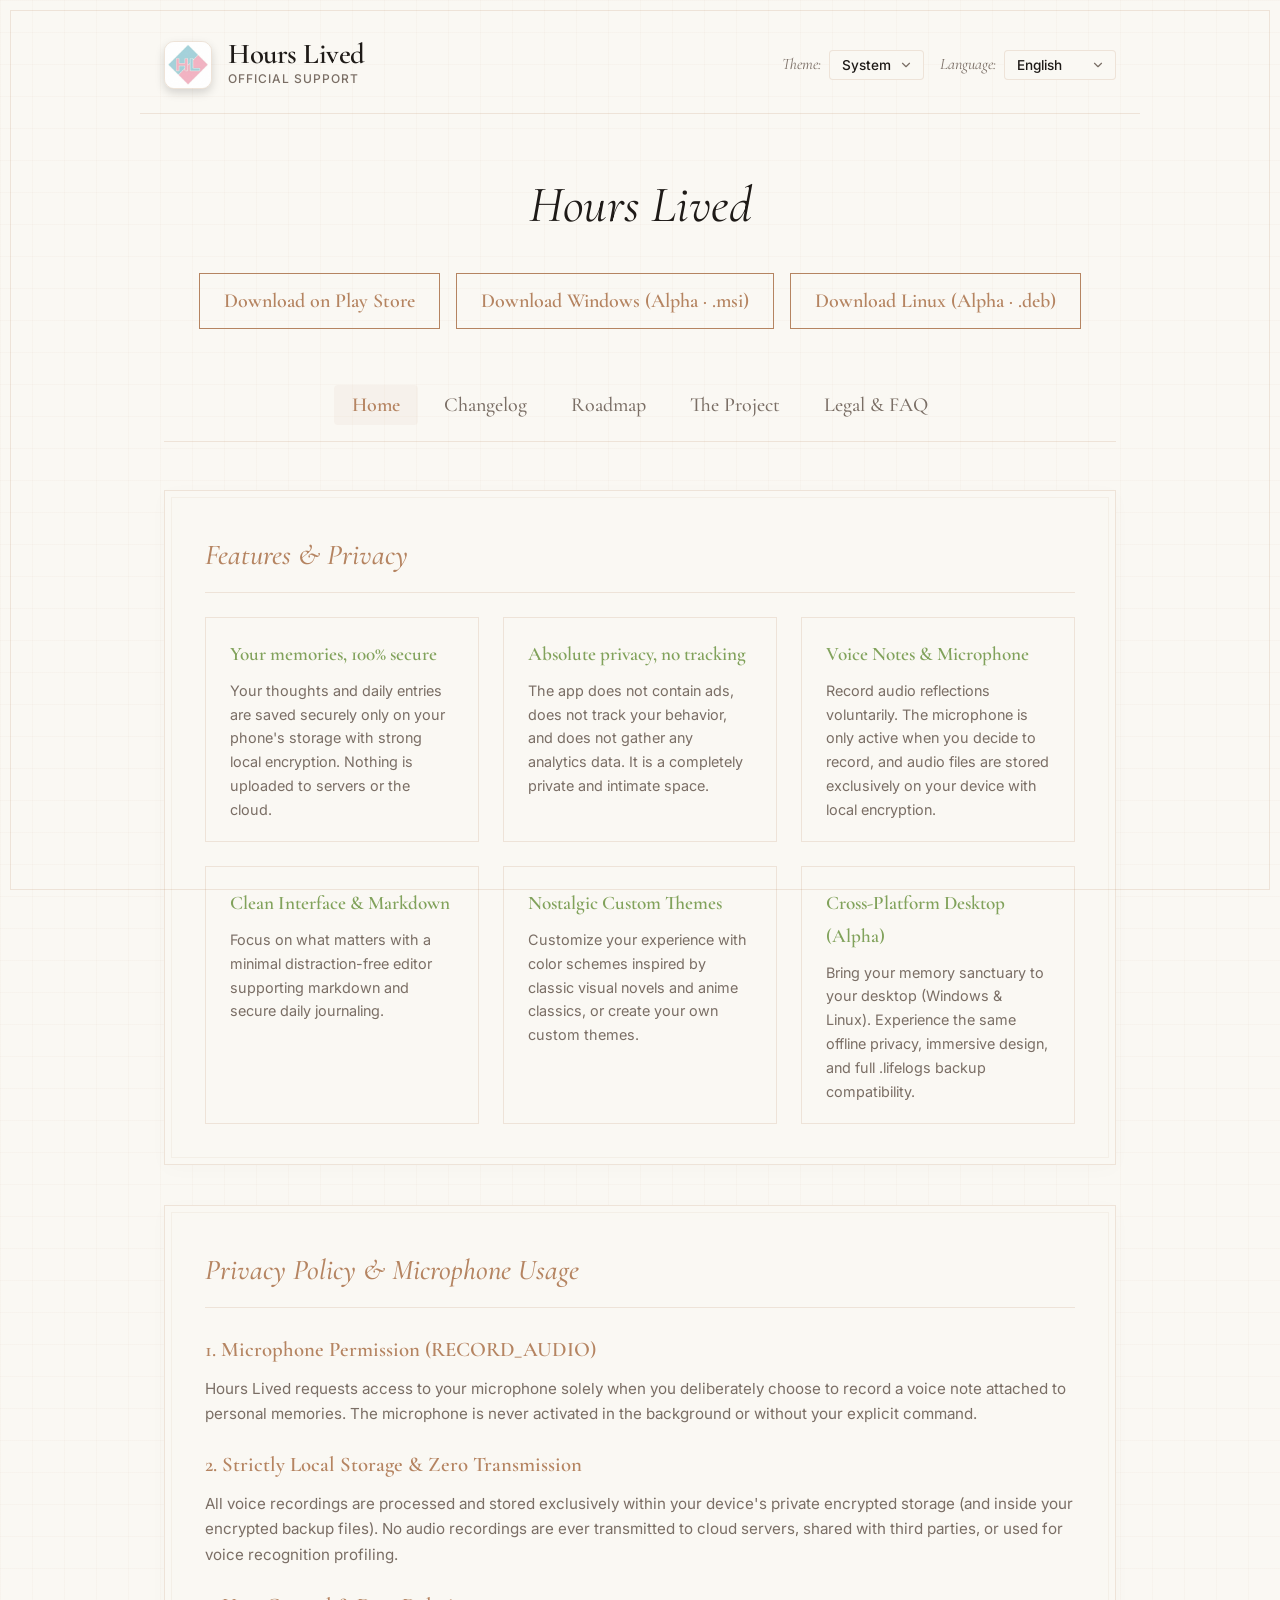
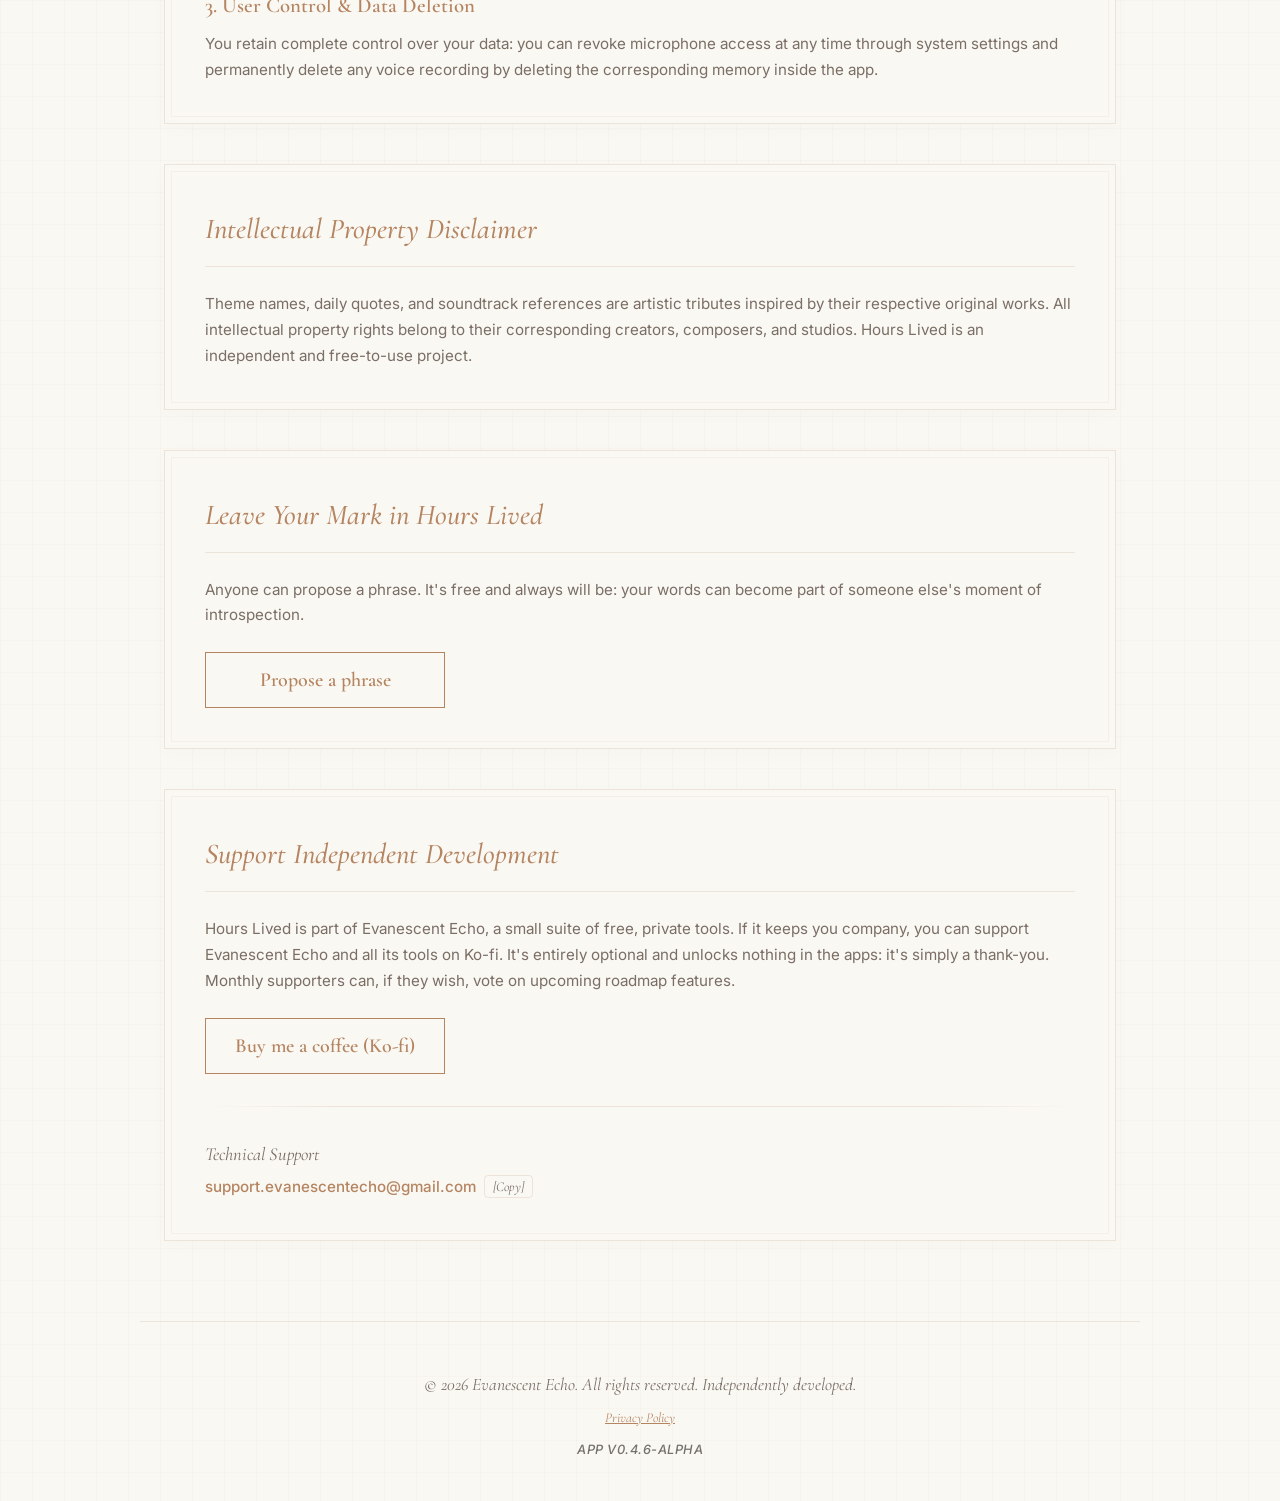
==== index.html @ b0e2ba11 "fix(web): drop the "military-grade encryption" claim Say "strong local encryption" instead, in every" ====
<!DOCTYPE html>
<html lang="en" data-theme="system">
<head>
    <meta charset="UTF-8">
    <meta name="viewport" content="width=device-width, initial-scale=1.0">
    <title>Hours Lived — Support, Terms &amp; Privacy</title>

    <!-- Google Fonts: Cormorant Garamond (refined serif) and Inter (highly readable body) -->
    <link rel="preconnect" href="https://fonts.googleapis.com">
    <link rel="preconnect" href="https://fonts.gstatic.com" crossorigin>
    <link href="https://fonts.googleapis.com/css2?family=Cormorant+Garamond:ital,wght@0,300;0,400;0,500;0,600;0,700;1,300;1,400;1,500;1,600&family=Inter:wght@300;400;500;600;700&display=swap" rel="stylesheet">
    
    <!-- Main stylesheet -->
    <link rel="stylesheet" href="css/styles.css">

    <!-- Favicon -->
    <link rel="icon" type="image/png" href="assets/logo.png">
</head>
<body class="lang-active-en">

    <header>
        <div class="logo-area">
            <img src="assets/logo.png" alt="Hours Lived Logo" class="logo-img" onerror="this.style.display='none'">
            <div class="logo-text">
                <div class="logo-title">Hours Lived</div>
                <div class="logo-subtitle" id="logo-sub">Official Support</div>
            </div>
        </div>
        
        <div class="selectors">
            <!-- Dynamic Theme Selector -->
            <div class="select-wrapper">
                <span id="theme-lbl">Theme:</span>
                <select id="theme-select" onchange="applyTheme(this.value)">
                    <option value="light" id="theme-opt-light">Light</option>
                    <option value="dark" id="theme-opt-dark">Dark</option>
                    <option value="system" id="theme-opt-system" selected>System</option>
                </select>
            </div>

            <!-- Dynamic Language Selector -->
            <div class="select-wrapper">
                <span id="lang-lbl">Language:</span>
                <select id="lang-select" onchange="applyLanguage(this.value)">
                    <option value="en" selected>English</option>
                    <option value="es">Español</option>
                    <option value="de">Deutsch</option>
                    <option value="fr">Français</option>
                    <option value="it">Italiano</option>
                    <option value="ja">日本語</option>
                    <option value="ko">한국어</option>
                    <option value="pt">Português</option>
                    <option value="ru">Русский</option>
                    <option value="zh">中文</option>
                </select>
            </div>
        </div>
    </header>

    <main>
        <div class="hero">
            <h1 id="hero-title">Hours Lived</h1>
            <div class="hero-download-buttons" style="margin-top: 1.5rem; display: flex; justify-content: center; gap: 1rem; flex-wrap: wrap;">
                <a href="https://play.google.com/store/apps/details?id=dev.evanescentecho.hourslived" target="_blank" class="btn-action" id="downloadPlayStore" style="width: auto; min-width: 180px;">Download on Play Store</a>
                <a href="https://github.com/Support-EvanescentEcho/hours-lived-web/releases/latest/download/HoursLived-Setup.msi" class="btn-action" id="downloadWindows" style="width: auto; min-width: 180px;">Download Windows (Alpha · .msi)</a>
                <a href="https://github.com/Support-EvanescentEcho/hours-lived-web/releases/latest/download/HoursLived.deb" class="btn-action" id="downloadLinux" style="width: auto; min-width: 180px;">Download Linux (Alpha · .deb)</a>
            </div>
        </div>

        <div class="tabs">
            <button class="tab-btn active" onclick="switchTab(event, 'home')" id="tab-home">Home</button>
            <button class="tab-btn" onclick="switchTab(event, 'changelog')" id="tab-changelog">Changelog</button>
            <button class="tab-btn" onclick="switchTab(event, 'roadmap')" id="tab-roadmap">Roadmap</button>
            <button class="tab-btn" onclick="switchTab(event, 'project')" id="tab-project">The Project</button>
            <button class="tab-btn" onclick="switchTab(event, 'legal')" id="tab-legal">Legal &amp; FAQ</button>
        </div>

        <!-- 1. HOME PANEL -->
        <div id="panel-home" class="tab-panel active">
            <!-- Features & Privacy -->
            <div class="card">
                <div class="card-header">
                    <h2 id="featuresTitle">Features &amp; Privacy</h2>
                </div>
                <div class="features-minimal-grid">
                    <div class="feature-minimal-card">
                        <h3 id="featCryptoTitle">Your memories, 100% secure</h3>
                        <p id="featCryptoDesc">Your thoughts and daily entries are saved securely only on your phone's storage with strong local encryption. Nothing is uploaded to servers or the cloud.</p>
                    </div>
                    <div class="feature-minimal-card">
                        <h3 id="featPrivacyTitle">Absolute privacy, no tracking</h3>
                        <p id="featPrivacyDesc">The app does not contain ads, does not track your behavior, and does not gather any analytics data. It is a completely private and intimate space.</p>
                    </div>
                    <div class="feature-minimal-card">
                        <h3 id="featAudioTitle">Voice Notes &amp; Microphone</h3>
                        <p id="featAudioDesc">Record audio reflections voluntarily. The microphone is only active when you decide to record, and audio files are stored exclusively on your device with local encryption.</p>
                    </div>
                    <div class="feature-minimal-card">
                        <h3 id="featInterfaceTitle">Clean Interface &amp; Markdown</h3>
                        <p id="featInterfaceDesc">Focus on what matters with a minimal distraction-free editor supporting markdown and secure daily journaling.</p>
                    </div>
                    <div class="feature-minimal-card">
                        <h3 id="featThemesTitle">Nostalgic Custom Themes</h3>
                        <p id="featThemesDesc">Customize your experience with color schemes inspired by classic visual novels and anime classics, or create your own custom themes.</p>
                    </div>
                    <div class="feature-minimal-card">
                        <h3 id="featDesktopTitle">Cross-Platform Desktop (Alpha)</h3>
                        <p id="featDesktopDesc">Bring your memory sanctuary to your desktop (Windows &amp; Linux). Experience the same offline privacy, immersive design, and full .lifelogs backup compatibility.</p>
                    </div>
                </div>
            </div>

            <!-- Privacy Policy & Microphone Declaration -->
            <div class="card" style="margin-top: 2.5rem;" id="privacy-policy">
                <div class="card-header">
                    <h2 id="privacyTitle">Privacy Policy &amp; Microphone Usage</h2>
                </div>
                <div class="privacy-content" style="margin-top: 1rem; font-size: 0.95rem; color: var(--text-secondary); line-height: 1.7;">
                    <h3 id="privMicTitle" style="font-family: 'Cormorant Garamond', serif; font-size: 1.3rem; font-weight: 600; color: var(--primary); margin-bottom: 0.5rem;">1. Microphone Permission (RECORD_AUDIO)</h3>
                    <p id="privMicDesc" style="margin-bottom: 1.25rem;">Hours Lived requests access to your microphone solely when you deliberately choose to record a voice note attached to personal memories. The microphone is never activated in the background or without your explicit command.</p>
                    
                    <h3 id="privStorageTitle" style="font-family: 'Cormorant Garamond', serif; font-size: 1.3rem; font-weight: 600; color: var(--primary); margin-bottom: 0.5rem;">2. Strictly Local Storage &amp; Zero Transmission</h3>
                    <p id="privStorageDesc" style="margin-bottom: 1.25rem;">All voice recordings are processed and stored exclusively within your device's private encrypted storage (and inside your encrypted backup files). No audio recordings are ever transmitted to cloud servers, shared with third parties, or used for voice recognition profiling.</p>
                    
                    <h3 id="privControlTitle" style="font-family: 'Cormorant Garamond', serif; font-size: 1.3rem; font-weight: 600; color: var(--primary); margin-bottom: 0.5rem;">3. User Control &amp; Data Deletion</h3>
                    <p id="privControlDesc">You retain complete control over your data: you can revoke microphone access at any time through system settings and permanently delete any voice recording by deleting the corresponding memory inside the app.</p>
                </div>
            </div>

            <!-- Legal Disclaimer -->
            <div class="card" style="margin-top: 2.5rem;">
                <div class="card-header">
                    <h2 id="disclaimer_title">Intellectual Property Disclaimer</h2>
                </div>
                <p id="disclaimer_desc" style="font-size: 0.95rem; color: var(--text-secondary); line-height: 1.7;">
                    Theme names, daily quotes, and soundtrack references are artistic tributes inspired by their respective original works. All intellectual property rights belong to their corresponding creators, composers, and studios. Hours Lived is an independent and free-to-use project.
                </p>
            </div>

            <!-- Leave your Mark: free phrase proposals (details and form in propose.html) -->
            <div class="card" style="margin-top: 2.5rem;">
                <div class="card-header">
                    <h2 id="footprintTitle">Leave Your Mark on Hours Lived</h2>
                </div>
                <p id="proposeIntro" style="margin-bottom: 1.5rem; font-size: 0.95rem; color: var(--text-secondary); line-height: 1.7;">
                    Anyone can propose a phrase. It's free and always will be: your words can become part of someone else's moment of introspection.
                </p>
                <a href="propose.html" class="btn-action" id="proposeBtn" style="width: auto; min-width: 240px; display: inline-flex;">Propose a phrase</a>
            </div>

            <!-- Support Independent Development -->
            <div class="card" style="margin-top: 2.5rem;">
                <div class="card-header">
                    <h2 id="support_title">Support Independent Development</h2>
                </div>
                <p id="support_desc" style="margin-bottom: 1.5rem; font-size: 0.95rem; color: var(--text-secondary);">
                    Hours Lived is part of Evanescent Echo, a small suite of free, private tools. If it keeps you company, you can support Evanescent Echo and all its tools on Ko-fi. It's entirely optional and unlocks nothing in the apps: it's simply a thank-you. Monthly supporters can, if they wish, vote on upcoming roadmap features.
                </p>
                <a href="https://ko-fi.com/evanescentecho" target="_blank" class="btn-action" id="kofi-btn" style="width: auto; min-width: 240px; display: inline-flex;">
                    Buy me a coffee (Ko-fi)
                </a>
                <div class="divider-line"></div>
                <div class="contact-info">
                    <label id="contact-lbl">Technical Support</label>
                    <div style="display: flex; align-items: center; gap: 0.5rem; flex-wrap: wrap;">
                        <a href="mailto:support.evanescentecho@gmail.com" id="support-email">support.evanescentecho@gmail.com</a>
                        <button id="copy-email-btn" onclick="copySupportEmail()" style="background: transparent; border: 1px solid var(--border); color: var(--text-secondary); font-family: 'Cormorant Garamond', serif; font-style: italic; font-size: 0.85rem; padding: 2px 8px; border-radius: 4px; cursor: pointer; transition: all var(--transition-speed);">[Copy]</button>
                    </div>
                </div>
            </div>
        </div>

        <!-- 2. CHANGELOG PANEL -->
        <div id="panel-changelog" class="tab-panel">
            <div class="card document-container">
                <div class="card-header">
                    <h2 id="changelogTitle">Version Changelog</h2>
                </div>
                <p id="changelogDesc" style="margin-bottom: 1.5rem; font-size: 0.95rem; color: var(--text-secondary);">Read about features, fixes, and improvements across releases, public beta builds, and alpha milestones.</p>
                
                <div class="changelog-subtabs">
                    <button class="subtab-btn" onclick="switchChangelogChannel('release')" id="subtab-release-lbl">Release</button>
                    <button class="subtab-btn" onclick="switchChangelogChannel('beta')" id="subtab-beta-lbl">Beta Logs</button>
                    <button class="subtab-btn active" onclick="switchChangelogChannel('alpha')" id="subtab-alpha-lbl">Alpha Logs</button>
                </div>
                
                <div id="changelog-alpha-notice-box" class="alpha-notice-box" style="display: block;">
                    <p id="changelogAlphaNotice">Alpha builds are closed pre-release iterations uploaded to the Play Store for target-device security and logic verification before release cycles.</p>
                </div>

                <div id="changelog-timeline" class="changelog-timeline">
                    <!-- Dynamic content will be injected by JavaScript -->
                </div>
            </div>
        </div>

        <!-- 3. ROADMAP PANEL -->
        <div id="panel-roadmap" class="tab-panel">
            <div class="card document-container">
                <div class="card-header">
                    <h2 id="roadmapMainTitle">Product Roadmap</h2>
                </div>
                <p id="roadmapDesc" style="margin-bottom: 2rem; font-size: 0.95rem; color: var(--text-secondary);">Track completed features, ongoing tasks, and features planned for future updates.</p>
                
                <div class="roadmap-columns">
                    <div class="roadmap-column">
                        <div class="roadmap-column-header">
                            <span class="dot planned"></span>
                            <h3 id="roadmapPlanned">Planned</h3>
                        </div>
                        <div class="roadmap-list">
                            <div class="roadmap-item">
                                <p id="roadmapItemCloudSync">Compression optimizations for local backups (.lifelogs)</p>
                            </div>
                            <div class="roadmap-item">
                                <p id="roadmapItemTributeThemes">Additional anime/VN homage themes</p>
                            </div>
                        </div>
                    </div>
                    
                    <div class="roadmap-column">
                        <div class="roadmap-column-header">
                            <span class="dot in-progress"></span>
                            <h3 id="roadmapInProgress">In Progress</h3>
                        </div>
                        <div class="roadmap-list">
                            <div class="roadmap-item">
                                <p id="roadmapItemWidgets">Cross-Platform Desktop Support (Windows &amp; Linux)</p>
                            </div>
                            <div class="roadmap-item">
                                <p id="roadmapItemMultiLang">10-language translations expansion</p>
                            </div>
                        </div>
                    </div>
                    
                    <div class="roadmap-column">
                        <div class="roadmap-column-header">
                            <span class="dot completed"></span>
                            <h3 id="roadmapCompleted">Completed</h3>
                        </div>
                        <div class="roadmap-list">
                            <div class="roadmap-item completed">
                                <p id="roadmapItemRecovery">Time capsules and password-protected backups</p>
                            </div>
                            <div class="roadmap-item completed">
                                <p id="roadmapItemLightNovel">Modularization &amp; shared multiplatform parity</p>
                            </div>
                        </div>
                    </div>
                </div>
            </div>
        </div>

        <!-- 4. THE PROJECT PANEL -->
        <div id="panel-project" class="tab-panel">
            <div class="card document-container">
                <div class="card-header">
                    <h2 id="projectTitle">About the Project</h2>
                </div>
                <p id="projectDesc1" style="margin-bottom: 1.5rem; font-size: 0.95rem; color: var(--text-secondary);">
                    Hours Lived is a 100% offline-first introspective memory sanctuary designed to record lived time and treasure daily reflections in absolute privacy.
                </p>
                <div class="divider-line"></div>
                
                <h3 id="projectInspirationTitle" style="font-family: 'Cormorant Garamond', serif; font-size: 1.5rem; font-weight: 600; color: var(--primary); margin-bottom: 1rem;">Creative Inspiration</h3>
                <p id="projectInspirationDesc" style="margin-bottom: 1.5rem; font-size: 0.95rem; color: var(--text-secondary);">
                    The overall concept, aesthetics, and philosophy of Hours Lived are primarily inspired by <strong>"Plastic Memories"</strong>. The premise of recording precious memories and being fully aware of the passage of our finite time is the backbone of the project.
                </p>

                <!-- Decorative Quote -->
                <div class="quote-block">
                    <p id="quote-text">"We spend so much time dreading the expiration date of our hearts, that we forget we are the ones who give meaning to the seconds we have left."</p>
                    <div id="quote-author">— Plastic Memories</div>
                </div>

                <p id="projectSoundtrackDesc" style="margin-bottom: 1.5rem; font-size: 0.95rem; color: var(--text-secondary);">
                    The soundtracks and musical compositions from these works were the soundscape accompanying every line of code, design, and reflection. You can listen to the official curation in my selected playlist: 
                    <a href="https://www.youtube.com/playlist?list=PLSMOooksGAReM" target="_blank" style="color: var(--primary); font-weight: 500; text-decoration: underline; margin-left: 0.25rem;">▶ Playlist on YouTube</a>.
                </p>
                <p id="projectInspirationListTitle" style="margin-bottom: 0.75rem; font-weight: 500; color: var(--text-primary); font-size: 0.95rem;">In addition to "Plastic Memories" (the main inspiration of the whole concept and the project in general), the following magnificent works exploring time, nostalgia, and human existence have deeply inspired the creation of this concept:</p>
                <ul id="projectInspirationList" style="margin-left: 1.5rem; margin-bottom: 2rem; font-size: 0.95rem; color: var(--text-secondary); display: grid; grid-template-columns: repeat(auto-fit, minmax(280px, 1fr)); gap: 0.6rem 1.5rem; list-style-type: circle;">
                    <li><strong>Plastic Memories</strong> — <em>Music: Takeshi Masuda</em></li>
                    <li><strong>Shigatsu wa Kimi no Uso</strong> — <em>Music: Masaru Yokoyama</em></li>
                    <li><strong>Sousou no Frieren</strong> — <em>Music: Evan Call</em></li>
                    <li><strong>Violet Evergarden</strong> — <em>Music: Evan Call</em></li>
                    <li><strong>Koe no Katachi</strong> — <em>Music: Kensuke Ushio</em></li>
                    <li><strong>Kimi no Suizou wo Tabetai</strong> — <em>Music: Hiroko Sebu</em></li>
                    <li><strong>Darling in the FranXX</strong> — <em>Music: Asami Tachibana</em></li>
                    <li><strong>Ano Hi Mita Hana</strong> — <em>Music: REMEDIOS</em></li>
                    <li><strong>Clannad</strong> — <em>Music: Jun Maeda, Shinji Orito</em></li>
                    <li><strong>Byousoku 5 Centimeter</strong> — <em>Music: Tenmon</em></li>
                    <li><strong>To the Moon</strong> — <em>Music: Kan Gao, Laura Shigihara</em></li>
                    <li><strong>GRIS</strong> — <em>Music: Berlinist</em></li>
                    <li><strong>Spiritfarer</strong> — <em>Music: Max LL</em></li>
                </ul>

                <div class="divider-line"></div>

                <h3 id="projectTechTitle" style="font-family: 'Cormorant Garamond', serif; font-size: 1.5rem; font-weight: 600; color: var(--primary); margin-bottom: 1rem;">Privacy &amp; Multiplatform Architecture</h3>
                <p id="projectTechDesc1" style="margin-bottom: 1rem; font-size: 0.95rem; color: var(--text-secondary);">
                    Built with Kotlin Multiplatform and Compose Multiplatform for Android, Windows, and Linux. Local storage is secured using Room Database with hardware-backed AES-256 encryption.
                </p>
                <p id="projectTechDesc2" style="font-size: 0.95rem; color: var(--text-secondary);">
                    Daily quotes and capsule messages are loaded locally from built-in resources, ensuring the application operates 100% autonomously without internet access.
                </p>
            </div>    
        </div>

        <!-- 5. LEGAL & FAQ PANEL -->
        <div id="panel-legal" class="tab-panel">
            <!-- FAQ -->
            <div class="card document-container">
                <div class="card-header">
                    <h2 id="faq-main-title">Help Center &amp; FAQ</h2>
                </div>

                <div class="faq-item">
                    <h3 id="faq-recovery-title">What is Recovery Mode?</h3>
                    <p id="faq-recovery-desc">If database corruption causes a startup crash loop, the app boots into a secure <code>Recovery Mode</code>. From here, you can export an encrypted diagnostic log (<code>.hldiag</code>) or clear the cache to restore stability.</p>
                </div>

                <div class="faq-item">
                    <h3 id="faq-backups-title">How do backups (.lifelogs) work?</h3>
                    <p id="faq-backups-desc">Backups are exported in a secure <code>.lifelogs</code> package. Clicking these files in your device's file manager automatically triggers the import process in Hours Lived.</p>
                </div>

                <div class="faq-item">
                    <h3 id="faq-pdf-title">Exporting PDF Books (Light Novel)</h3>
                    <p id="faq-pdf-desc">You can format and export your stored memories into printed-style PDF books. The file is saved automatically under the <code>Books/</code> subfolder inside your selected backup directory.</p>
                </div>

                <div class="faq-item">
                    <h3 id="faq-desktop-title">How does the desktop version work (Windows &amp; Linux)?</h3>
                    <p id="faq-desktop-desc">Hours Lived Desktop is currently in <code>Alpha</code>. It provides full parity with the mobile version: 100% offline architecture, local AES-256 (SQLCipher) database encryption, cross-compatible backups (<code>.lifelogs</code>) between PC and phone, and Light Novel styled PDF export.</p>
                </div>
            </div>

            <!-- Privacy Policy (general) -->
            <div class="card document-container" style="margin-top: 2.5rem;">
                <div class="doc-meta" id="priv-updated">Last updated: July 2026</div>
                <div class="card-header">
                    <h2 id="priv-main-title">Privacy Policy</h2>
                </div>
                
                <div class="doc-section">
                    <h3 id="priv-sec1-title">1. Information Collection &amp; Use</h3>
                    <p id="priv-sec1-body">Hours Lived is designed as offline-first. I do not collect, transmit, sell, or process personal data, logs, or databases with external servers or third parties. Everything you write remains exclusively on your local device in encrypted form. Furthermore, this support website is purely informative and uses no tracking cookies or analytics.</p>
                </div>

                <div class="doc-section">
                    <h3 id="priv-sec2-title">2. Networks &amp; Permissions</h3>
                    <p id="priv-sec2-body">The application does not use active network (Internet) permissions for its core operations. Your memories are inaccessible through telecommunication networks.</p>
                </div>

                <div class="doc-section">
                    <h3 id="priv-sec3-title">3. Policy Changes</h3>
                    <p id="priv-sec3-body">This policy may be updated occasionally. I recommend reviewing this section periodically. Relevant legal updates will be detailed here in future releases.</p>
                </div>

                <div class="doc-section">
                    <h3 id="priv-sec4-title">4. Technical Support</h3>
                    <p id="priv-sec4-body">If you have questions regarding privacy and local memory protection, write to me at: <a href="mailto:support.evanescentecho@gmail.com">support.evanescentecho@gmail.com</a>.</p>
                </div>
            </div>

            <!-- Terms of Service -->
            <div class="card document-container" style="margin-top: 2.5rem;">
                <div class="doc-meta" id="terms-updated">Last updated: July 2026</div>
                <div class="card-header">
                    <h2 id="terms-main-title">Terms of Service</h2>
                </div>

                <div class="doc-section">
                    <h3 id="terms-sec1-title">1. Acceptance of Terms</h3>
                    <p id="terms-sec1-body">By using Hours Lived, you agree to these Terms of Service. If you disagree with any terms, please discontinue using the application.</p>
                </div>

                <div class="doc-section">
                    <h3 id="terms-sec2-title">2. Artistic &amp; Intellectual Nature</h3>
                    <p id="terms-sec2-body">The application is distributed as a free-to-use application without direct commercial intent. The use of theme names and references represents cultural homages without claiming ownership of third-party intellectual property.</p>
                </div>

                <div class="doc-section">
                    <h3 id="terms-sec3-title">3. Local Custody &amp; Responsibility</h3>
                    <p id="terms-sec3-body">The developer provides the application logic but has no access to or storage of your data. Users are solely responsible for exporting and preserving their backup files (.lifelogs).</p>
                </div>

                <div class="doc-section">
                    <h3 id="terms-sec4-title">4. Disclaimer of Warranties</h3>
                    <p id="terms-sec4-body">The application is provided "as is", without warranties of uninterrupted operation or defect-free service.</p>
                </div>
            </div>
        </div>

    </main>

    <footer>
        <p id="footer-text">© 2026 Evanescent Echo. All rights reserved. Independently developed.</p>
        <p style="font-size: 0.85rem; margin-top: 0.4rem;"><a href="#privacy-policy" id="footerPrivacyLink" style="color: var(--primary); text-decoration: underline;">Privacy Policy</a></p>
        <p id="footer-version" style="font-size: 0.8rem; margin-top: 0.6rem; color: var(--text-primary); font-family: 'Inter', sans-serif; font-weight: 500; opacity: 0.6; letter-spacing: 0.5px; text-transform: uppercase;">App v0.4.6-alpha</p>
    </footer>

    <!-- Translations & Theme/Language Switches Logic -->
    <script src="js/script.js"></script>
</body>
</html>
---- css/styles.css ----
/* CSS Custom Properties for Clannad Palettes */
:root {
    /* Light Theme values */
    --light-primary: #B58461;
    --light-secondary: #81A25B;
    --light-tertiary: #D9909F;
    --light-background: #FAF8F3;
    --light-surface: #FAF8F3;
    --light-text-primary: #1E1A17;
    --light-text-secondary: #7A6E65;
    --light-border: rgba(181, 132, 97, 0.18);
    --light-paper-grid: rgba(181, 132, 97, 0.035);

    /* Dark Theme values */
    --dark-primary: #C79A78;
    --dark-secondary: #A2C778;
    --dark-tertiary: #E59CA8;
    --dark-background: #181512;
    --dark-surface: #181512;
    --dark-text-primary: #E5E2E0;
    --dark-text-secondary: #A8A19B;
    --dark-border: rgba(199, 154, 120, 0.18);
    --dark-paper-grid: rgba(199, 154, 120, 0.025);

    /* Active Theme variables (Defaults to Light) */
    --primary: var(--light-primary);
    --secondary: var(--light-secondary);
    --tertiary: var(--light-tertiary);
    --background: var(--light-background);
    --surface: var(--light-surface);
    --text-primary: var(--light-text-primary);
    --text-secondary: var(--light-text-secondary);
    --border: var(--light-border);
    --paper-grid: var(--light-paper-grid);
    --transition-speed: 0.3s;
}

/* Dark Theme Override class */
[data-theme="dark"] {
    --primary: var(--dark-primary);
    --secondary: var(--dark-secondary);
    --tertiary: var(--dark-tertiary);
    --background: var(--dark-background);
    --surface: var(--dark-surface);
    --text-primary: var(--dark-text-primary);
    --text-secondary: var(--dark-text-secondary);
    --border: var(--dark-border);
    --paper-grid: var(--dark-paper-grid);
}

/* System Theme logic is handled in Javascript to ensure local storage syncs correctly */

* {
    box-sizing: border-box;
    margin: 0;
    padding: 0;
}

body {
    font-family: 'Inter', sans-serif;
    background-color: var(--background);
    color: var(--text-primary);
    line-height: 1.7;
    min-height: 100vh;
    display: flex;
    flex-direction: column;
    position: relative;
    /* Bullet journal paper pattern */
    background-size: 32px 32px;
    background-image: 
        linear-gradient(to right, var(--paper-grid) 1px, transparent 1px),
        linear-gradient(to bottom, var(--paper-grid) 1px, transparent 1px);
    transition: background-color var(--transition-speed), color var(--transition-speed);
}

/* Classical literary framing / border decoration */
body::before {
    content: "";
    position: fixed;
    top: 10px;
    left: 10px;
    right: 10px;
    bottom: 10px;
    border: 1px double var(--border);
    pointer-events: none;
    z-index: 1000;
}

header {
    max-width: 1000px;
    width: 100%;
    margin: 0 auto;
    padding: 2.5rem 1.5rem 1.5rem;
    display: flex;
    justify-content: space-between;
    align-items: center;
    flex-wrap: wrap;
    gap: 1.5rem;
    border-bottom: 1px solid var(--border);
}

.logo-area {
    display: flex;
    align-items: center;
    gap: 1rem;
}

.logo-img {
    width: 48px;
    height: 48px;
    border-radius: 10px;
    box-shadow: 0 4px 10px rgba(0, 0, 0, 0.15);
    border: 1px solid var(--border);
}

.logo-text {
    display: flex;
    flex-direction: column;
}

.logo-title {
    font-family: 'Cormorant Garamond', serif;
    font-size: 1.8rem;
    font-weight: 600;
    line-height: 1;
    letter-spacing: -0.5px;
}

.logo-subtitle {
    font-size: 0.75rem;
    color: var(--text-secondary);
    letter-spacing: 1px;
    text-transform: uppercase;
    font-weight: 500;
}

.selectors {
    display: flex;
    align-items: center;
    gap: 1rem;
}

/* Classical Selector Dropdowns */
.select-wrapper {
    position: relative;
    display: flex;
    align-items: center;
}

.select-wrapper span {
    font-family: 'Cormorant Garamond', serif;
    font-size: 1rem;
    font-style: italic;
    margin-right: 0.5rem;
    color: var(--text-secondary);
}

select {
    appearance: none;
    -webkit-appearance: none;
    background: var(--surface);
    border: 1px solid var(--border);
    color: var(--text-primary);
    padding: 6px 32px 6px 12px;
    border-radius: 4px;
    font-size: 0.85rem;
    font-family: 'Inter', sans-serif;
    font-weight: 500;
    cursor: pointer;
    outline: none;
    background-image: url("data:image/svg+xml;charset=UTF-8,%3csvg xmlns='http://www.w3.org/2000/svg' viewBox='0 0 24 24' fill='none' stroke='%237A6E65' stroke-width='2' stroke-linecap='round' stroke-linejoin='round'%3e%3cpolyline points='6 9 12 15 18 9'%3e%3c/polyline%3e%3c/svg%3e");
    background-repeat: no-repeat;
    background-position: right 10px center;
    background-size: 14px;
    transition: all var(--transition-speed);
}

select:hover {
    border-color: var(--primary);
}

main {
    flex: 1;
    max-width: 1000px;
    width: 100%;
    margin: 0 auto;
    padding: 3rem 1.5rem 5rem;
}

/* Hero Text */
.hero {
    text-align: center;
    margin-bottom: 3.5rem;
}

.hero h1 {
    font-family: 'Cormorant Garamond', serif;
    font-size: 3.2rem;
    font-weight: 400;
    font-style: italic;
    margin-bottom: 0.5rem;
    color: var(--text-primary);
}

.hero p {
    color: var(--text-secondary);
    font-size: 1.05rem;
    max-width: 550px;
    margin: 0 auto;
    font-family: 'Inter', sans-serif;
}

/* Editorial Index Navigation */
.tabs {
    display: flex;
    justify-content: center;
    flex-wrap: wrap;
    gap: 0.5rem;
    margin-bottom: 3rem;
    border-bottom: 1px solid var(--border);
    padding-bottom: 1rem;
}

.tab-btn {
    background: transparent;
    border: none;
    color: var(--text-secondary);
    font-family: 'Cormorant Garamond', serif;
    font-size: 1.25rem;
    font-weight: 500;
    padding: 8px 18px;
    cursor: pointer;
    border-radius: 4px;
    transition: all var(--transition-speed);
    position: relative;
}

.tab-btn:hover {
    color: var(--text-primary);
}

.tab-btn.active {
    color: var(--primary);
    font-weight: 600;
    background: rgba(181, 132, 97, 0.06);
}

.tab-panel {
    display: none;
}

.tab-panel.active {
    display: block;
    animation: fadeIn 0.5s ease;
}

/* Layout Grid */
.grid-layout {
    display: grid;
    grid-template-columns: 1.4fr 1fr;
    gap: 2.5rem;
    align-items: start;
}

@media (max-width: 850px) {
    .grid-layout {
        grid-template-columns: 1fr;
    }
}

/* Book-like Editorial Card */
.card {
    background: var(--surface);
    border: 1px solid var(--border);
    padding: 2.5rem;
    box-shadow: 0 4px 20px rgba(0, 0, 0, 0.02);
    position: relative;
}

/* Decorative vintage corner accents */
.card::before {
    content: "";
    position: absolute;
    top: 6px;
    left: 6px;
    right: 6px;
    bottom: 6px;
    border: 1px solid rgba(181, 132, 97, 0.08);
    pointer-events: none;
}

.card-header {
    margin-bottom: 1.5rem;
    border-bottom: 1px solid var(--border);
    padding-bottom: 0.75rem;
}

.card-header h2 {
    font-family: 'Cormorant Garamond', serif;
    font-size: 1.8rem;
    font-weight: 500;
    font-style: italic;
    color: var(--primary);
}

/* Literary Quote Block */
.quote-block {
    font-family: 'Cormorant Garamond', serif;
    font-size: 1.4rem;
    font-style: italic;
    color: var(--text-secondary);
    border-left: 2px solid var(--primary);
    padding-left: 1.5rem;
    margin: 2rem 0;
    line-height: 1.5;
}

.quote-block p {
    margin-bottom: 0.5rem;
}

#quote-author {
    font-family: 'Inter', sans-serif;
    font-size: 0.8rem;
    text-transform: uppercase;
    letter-spacing: 1px;
    font-weight: 600;
    text-align: right;
    color: var(--text-secondary);
    font-style: normal;
}

/* Custom Classical Buttons */
.btn-action {
    display: inline-flex;
    align-items: center;
    justify-content: center;
    background: transparent;
    border: 1px solid var(--primary);
    color: var(--primary);
    font-family: 'Cormorant Garamond', serif;
    font-weight: 600;
    font-size: 1.25rem;
    padding: 10px 24px;
    cursor: pointer;
    text-decoration: none;
    transition: all var(--transition-speed);
    width: 100%;
    text-align: center;
}

.btn-action:hover {
    background: var(--primary);
    color: var(--background);
}

.btn-kofi {
    border-color: var(--tertiary);
    color: var(--tertiary);
}

.btn-kofi:hover {
    background: var(--tertiary);
    color: var(--background);
}

.divider-line {
    height: 1px;
    background: linear-gradient(to right, transparent, var(--border) 15%, var(--border) 85%, transparent);
    margin: 2rem 0;
}

.contact-info {
    display: flex;
    flex-direction: column;
    gap: 0.25rem;
}

.contact-info label {
    font-family: 'Cormorant Garamond', serif;
    font-size: 1.15rem;
    font-style: italic;
    color: var(--text-secondary);
}

.contact-info a {
    color: var(--primary);
    text-decoration: none;
    font-weight: 500;
    font-size: 0.95rem;
}

.contact-info a:hover {
    text-decoration: underline;
}

/* Showcase Cards */
.feature-item {
    margin-bottom: 2rem;
}

.feature-item h3 {
    font-family: 'Cormorant Garamond', serif;
    font-size: 1.4rem;
    font-weight: 600;
    color: var(--secondary);
    margin-bottom: 0.5rem;
}

.feature-item p {
    color: var(--text-secondary);
    font-size: 0.95rem;
}

/* FAQ Styling */
.faq-item {
    margin-bottom: 2.2rem;
    border-bottom: 1px dashed var(--border);
    padding-bottom: 1.5rem;
}

.faq-item:last-child {
    border-bottom: none;
    padding-bottom: 0;
}

.faq-item h3 {
    font-family: 'Cormorant Garamond', serif;
    font-size: 1.4rem;
    font-weight: 600;
    color: var(--primary);
    margin-bottom: 0.5rem;
}

.faq-item p {
    color: var(--text-secondary);
    font-size: 0.95rem;
}

/* Legal Document Structure */
.document-container {
    max-width: 800px;
    margin: 0 auto;
}

.doc-meta {
    font-family: 'Cormorant Garamond', serif;
    font-size: 1.1rem;
    font-style: italic;
    color: var(--text-secondary);
    margin-bottom: 1.5rem;
    border-left: 2px solid var(--tertiary);
    padding-left: 0.75rem;
}

.doc-section {
    margin-bottom: 2.5rem;
}

.doc-section h3 {
    font-family: 'Cormorant Garamond', serif;
    font-size: 1.5rem;
    font-weight: 600;
    color: var(--primary);
    margin-bottom: 0.75rem;
}

.doc-section p, .doc-section ul {
    color: var(--text-secondary);
    font-size: 0.95rem;
    margin-bottom: 1rem;
}

.doc-section ul {
    padding-left: 1.5rem;
}

.doc-section li {
    margin-bottom: 0.5rem;
}

footer {
    max-width: 1000px;
    width: 100%;
    margin: auto auto 0 auto;
    padding: 3rem 1.5rem 2.5rem;
    border-top: 1px solid var(--border);
    text-align: center;
}

footer p {
    font-family: 'Cormorant Garamond', serif;
    color: var(--text-secondary);
    font-size: 1.1rem;
    font-style: italic;
}

html {
    scroll-behavior: smooth;
}

/* Custom Editorial Scrollbar */
::-webkit-scrollbar {
    width: 8px;
    height: 8px;
}
::-webkit-scrollbar-track {
    background: var(--background);
}
::-webkit-scrollbar-thumb {
    background: var(--border);
    border-radius: 4px;
}
::-webkit-scrollbar-thumb:hover {
    background: var(--primary);
}

/* Inline Code tag styling */
code {
    font-family: 'Courier New', Courier, monospace;
    background: rgba(181, 132, 97, 0.08);
    color: var(--primary);
    padding: 2px 6px;
    border-radius: 4px;
    font-size: 0.9em;
    font-weight: 500;
}

[data-theme="dark"] code {
    background: rgba(199, 154, 120, 0.12);
}

/* ==========================================
   Features Minimal Grid
   ========================================== */
.features-minimal-grid {
    display: grid;
    grid-template-columns: repeat(auto-fit, minmax(260px, 1fr));
    gap: 1.5rem;
    margin-top: 1.5rem;
}

.feature-minimal-card {
    padding: 1.25rem 1.5rem;
    border: 1px solid var(--border);
    background: var(--surface);
    position: relative;
}

.feature-minimal-card h3 {
    font-family: 'Cormorant Garamond', serif;
    font-size: 1.2rem;
    font-weight: 600;
    color: var(--secondary);
    margin-bottom: 0.5rem;
}

.feature-minimal-card p {
    font-size: 0.9rem;
    color: var(--text-secondary);
    line-height: 1.65;
}

/* ==========================================
   Benefits / Tiers Grid
   ========================================== */
.benefits-grid {
    display: grid;
    grid-template-columns: repeat(auto-fit, minmax(240px, 1fr));
    gap: 1.5rem;
}

.benefit-card {
    border: 1px solid var(--border);
    padding: 1.5rem;
    position: relative;
    background: var(--surface);
    transition: all var(--transition-speed);
}

.benefit-card:hover {
    transform: translateY(-4px);
    box-shadow: 0 10px 25px rgba(0, 0, 0, 0.03);
}

.benefit-card.premium {
    border-color: var(--primary);
    background: rgba(181, 132, 97, 0.04);
}

.benefit-badge {
    display: inline-block;
    font-family: 'Inter', sans-serif;
    font-size: 0.7rem;
    font-weight: 700;
    text-transform: uppercase;
    letter-spacing: 1px;
    padding: 3px 8px;
    border-radius: 2px;
    background: var(--border);
    color: var(--text-secondary);
    margin-bottom: 0.75rem;
}

.benefit-badge.monthly {
    background: var(--primary);
    color: var(--background);
}

.benefit-card h3 {
    font-family: 'Cormorant Garamond', serif;
    font-size: 1.3rem;
    font-weight: 600;
    color: var(--text-primary);
    margin-bottom: 0.25rem;
}

/* ==========================================
   Changelog Section Styles
   ========================================== */
.changelog-subtabs {
    display: flex;
    gap: 0.5rem;
    margin-bottom: 1.5rem;
    flex-wrap: wrap;
}

.subtab-btn {
    background: transparent;
    border: 1px solid var(--border);
    color: var(--text-secondary);
    font-family: 'Inter', sans-serif;
    font-size: 0.8rem;
    font-weight: 500;
    padding: 5px 14px;
    border-radius: 3px;
    cursor: pointer;
    transition: all var(--transition-speed);
    text-transform: uppercase;
    letter-spacing: 0.5px;
}

.subtab-btn:hover {
    border-color: var(--primary);
    color: var(--primary);
}

.subtab-btn.active {
    background: var(--primary);
    border-color: var(--primary);
    color: var(--background);
}

/* Alpha Notice Box */
.alpha-notice-box {
    border: 1px dashed var(--border);
    background: rgba(181, 132, 97, 0.04);
    padding: 0.75rem 1rem;
    margin-bottom: 1.5rem;
    font-size: 0.85rem;
    color: var(--text-secondary);
    font-style: italic;
}

/* Changelog Timeline */
.changelog-timeline {
    display: flex;
    flex-direction: column;
    gap: 2rem;
}

.timeline-item {
    border-left: 2px solid var(--border);
    padding-left: 1.5rem;
    position: relative;
}

.timeline-item::before {
    content: '';
    position: absolute;
    left: -5px;
    top: 6px;
    width: 8px;
    height: 8px;
    border-radius: 50%;
    background: var(--primary);
}

.timeline-header {
    display: flex;
    align-items: center;
    gap: 1rem;
    margin-bottom: 0.4rem;
    flex-wrap: wrap;
}

.timeline-version {
    font-family: 'Inter', sans-serif;
    font-size: 0.8rem;
    font-weight: 700;
    text-transform: uppercase;
    letter-spacing: 0.5px;
    color: var(--primary);
    background: rgba(181, 132, 97, 0.1);
    padding: 2px 8px;
    border-radius: 2px;
}

.timeline-date {
    font-size: 0.8rem;
    color: var(--text-secondary);
    font-style: italic;
    font-family: 'Cormorant Garamond', serif;
}

.timeline-title {
    font-family: 'Cormorant Garamond', serif;
    font-size: 1.3rem;
    font-weight: 600;
    color: var(--text-primary);
    margin-bottom: 0.75rem;
}

.timeline-changes {
    list-style: none;
    display: flex;
    flex-direction: column;
    gap: 0.4rem;
}

.timeline-changes li {
    font-size: 0.9rem;
    color: var(--text-secondary);
    padding-left: 1rem;
    position: relative;
    line-height: 1.5;
}

.timeline-changes li::before {
    content: '·';
    position: absolute;
    left: 0;
    color: var(--primary);
    font-weight: 700;
}

/* ==========================================
   Roadmap Section Styles
   ========================================== */
.roadmap-columns {
    display: grid;
    grid-template-columns: repeat(auto-fit, minmax(200px, 1fr));
    gap: 2rem;
}

@media (max-width: 768px) {
    .roadmap-columns {
        grid-template-columns: 1fr;
    }
}

.roadmap-column {
    background: rgba(181, 132, 97, 0.02);
    border: 1px dashed var(--border);
    padding: 1.5rem;
    border-radius: 6px;
}

.roadmap-column-header {
    display: flex;
    align-items: center;
    gap: 0.6rem;
    margin-bottom: 1rem;
    padding-bottom: 0.5rem;
    border-bottom: 1px solid var(--border);
}

.roadmap-column-header h3 {
    font-family: 'Cormorant Garamond', serif;
    font-size: 1.2rem;
    font-weight: 600;
    color: var(--text-primary);
}

.dot {
    width: 10px;
    height: 10px;
    border-radius: 50%;
    flex-shrink: 0;
}

.dot.planned { background: var(--border); border: 2px solid var(--text-secondary); }
.dot.in-progress { background: var(--primary); }
.dot.completed { background: var(--secondary); }

.roadmap-list {
    display: flex;
    flex-direction: column;
    gap: 0.75rem;
}

.roadmap-item {
    padding: 0.6rem 0.75rem;
    border: 1px solid var(--border);
    font-size: 0.9rem;
    color: var(--text-secondary);
    background: var(--surface);
    transition: all var(--transition-speed);
}

.roadmap-item:hover {
    border-color: var(--primary);
}

/* Completed items get a strikethrough treatment */
.roadmap-item.completed {
    opacity: 0.6;
    text-decoration: line-through;
    text-decoration-color: var(--secondary);
}

.roadmap-item p {
    font-size: 0.9rem;
    color: var(--text-primary);
    line-height: 1.4;
}

@keyframes fadeIn {
    from { opacity: 0; transform: translateY(5px); }
    to { opacity: 1; transform: translateY(0); }
}

/* ==========================================
   Deja tu Huella — Donor Guidelines
   ========================================== */

/* Destination category cards */
.footprint-categories {
    display: grid;
    grid-template-columns: repeat(auto-fit, minmax(200px, 1fr));
    gap: 1rem;
    margin-top: 0.5rem;
}

.footprint-cat-card {
    border: 1px solid var(--border);
    padding: 1.25rem;
    background: var(--surface);
    display: flex;
    flex-direction: column;
    gap: 0.4rem;
    transition: border-color var(--transition-speed);
}

.footprint-cat-card:hover {
    border-color: var(--primary);
}

.footprint-cat-sensitive {
    border-color: rgba(217, 144, 159, 0.3);
    background: rgba(217, 144, 159, 0.03);
}

.footprint-cat-icon {
    font-size: 1.25rem;
    margin-bottom: 0.25rem;
    line-height: 1;
}

.footprint-cat-card h4 {
    font-family: 'Cormorant Garamond', serif;
    font-size: 1.1rem;
    font-weight: 600;
    color: var(--text-primary);
}

.footprint-cat-card p {
    font-size: 0.85rem;
    color: var(--text-secondary);
    line-height: 1.55;
    flex: 1;
}

.footprint-file-tag {
    margin-top: 0.5rem;
    align-self: flex-start;
    font-size: 0.75rem;
    padding: 2px 7px;
    border-radius: 3px;
    background: rgba(181, 132, 97, 0.08);
    color: var(--primary);
    font-family: 'Courier New', Courier, monospace;
    font-weight: 600;
    letter-spacing: 0.3px;
}

/* Phrase type rows */
.footprint-types {
    display: flex;
    flex-direction: column;
    gap: 1rem;
}

.footprint-type-row {
    display: flex;
    align-items: baseline;
    gap: 1rem;
    padding: 0.75rem 0;
    border-bottom: 1px dashed var(--border);
}

.footprint-type-row:last-child {
    border-bottom: none;
}

.footprint-type-row p {
    font-size: 0.9rem;
    color: var(--text-secondary);
    line-height: 1.6;
    flex: 1;
}

.footprint-type-badge {
    display: inline-block;
    flex-shrink: 0;
    font-family: 'Inter', sans-serif;
    font-size: 0.7rem;
    font-weight: 700;
    text-transform: uppercase;
    letter-spacing: 0.8px;
    padding: 4px 10px;
    border-radius: 2px;
    min-width: 120px;
    text-align: center;
    background: rgba(181, 132, 97, 0.1);
    color: var(--primary);
    border: 1px solid rgba(181, 132, 97, 0.3);
}

.footprint-type-badge.secondary {
    background: rgba(129, 162, 91, 0.1);
    color: var(--secondary);
    border-color: rgba(129, 162, 91, 0.3);
}

.footprint-type-badge.tertiary {
    background: rgba(217, 144, 159, 0.1);
    color: var(--tertiary);
    border-color: rgba(217, 144, 159, 0.3);
}

/* Template / ficha block */
.footprint-template {
    border: 1px solid var(--border);
    background: rgba(181, 132, 97, 0.025);
    overflow: hidden;
}

.footprint-template-row {
    display: flex;
    align-items: baseline;
    border-bottom: 1px solid var(--border);
    gap: 0;
}

.footprint-template-row:last-child {
    border-bottom: none;
}

.footprint-template-key {
    font-family: 'Cormorant Garamond', serif;
    font-size: 0.95rem;
    font-weight: 600;
    font-style: italic;
    color: var(--primary);
    padding: 0.6rem 1rem;
    min-width: 160px;
    border-right: 1px solid var(--border);
    line-height: 1.4;
}

.footprint-template-val {
    font-size: 0.88rem;
    color: var(--text-secondary);
    padding: 0.6rem 1rem;
    line-height: 1.4;
    flex: 1;
}

.footprint-template-italic {
    font-family: 'Cormorant Garamond', serif;
    font-style: italic;
    font-size: 1rem;
    color: var(--text-primary);
}

.footprint-template-quote {
    background: rgba(181, 132, 97, 0.04);
}

@media (max-width: 600px) {
    .footprint-template-row {
        flex-direction: column;
    }
    .footprint-template-key {
        min-width: unset;
        border-right: none;
        border-bottom: 1px solid var(--border);
        padding-bottom: 0.3rem;
    }
    .footprint-type-row {
        flex-direction: column;
        gap: 0.5rem;
    }
    .footprint-type-badge {
        min-width: unset;
    }
}

/* Moderation list */
.footprint-moderation-list {
    list-style: none;
    padding: 0;
    display: flex;
    flex-direction: column;
    gap: 0.85rem;
}

.footprint-moderation-list li {
    font-size: 0.9rem;
    color: var(--text-secondary);
    padding-left: 1.25rem;
    position: relative;
    line-height: 1.6;
}

.footprint-moderation-list li::before {
    content: '·';
    position: absolute;
    left: 0;
    color: var(--primary);
    font-weight: 700;
    font-size: 1.1rem;
    line-height: 1.5;
}

.footprint-moderation-list li strong {
    color: var(--text-primary);
    font-weight: 600;
}
/* ==========================================
   Phrase proposal page (propose.html)
   ========================================== */
.propose-back {
    margin-bottom: 1.5rem;
}

.propose-back a {
    color: var(--primary);
    text-decoration: none;
    font-family: 'Cormorant Garamond', serif;
    font-size: 1.1rem;
    font-style: italic;
}

.propose-back a:hover {
    text-decoration: underline;
}

.propose-lead,
.propose-text {
    font-size: 0.95rem;
    color: var(--text-secondary);
    line-height: 1.7;
}

.propose-text {
    margin-bottom: 1rem;
}

.propose-subtitle {
    font-family: 'Cormorant Garamond', serif;
    font-size: 1.35rem;
    font-weight: 600;
    color: var(--primary);
    margin-bottom: 1rem;
}

.propose-form {
    display: flex;
    flex-direction: column;
    gap: 1.25rem;
}

.propose-row {
    display: grid;
    grid-template-columns: repeat(auto-fit, minmax(220px, 1fr));
    gap: 1.25rem;
}

.propose-field {
    display: flex;
    flex-direction: column;
    gap: 0.4rem;
    min-width: 0;
}

.propose-field > span {
    font-family: 'Cormorant Garamond', serif;
    font-size: 1.05rem;
    font-weight: 600;
    font-style: italic;
    color: var(--primary);
}

.propose-field input,
.propose-field select,
.propose-field textarea {
    width: 100%;
    font-family: 'Inter', sans-serif;
    font-size: 0.95rem;
    color: var(--text-primary);
    background: var(--surface);
    border: 1px solid var(--border);
    padding: 0.65rem 0.8rem;
    min-height: 44px;
    transition: border-color var(--transition-speed);
}

.propose-field textarea {
    font-family: 'Cormorant Garamond', serif;
    font-size: 1.15rem;
    font-style: italic;
    resize: vertical;
}

.propose-field input:focus,
.propose-field select:focus,
.propose-field textarea:focus {
    outline: none;
    border-color: var(--primary);
}

.propose-muted {
    opacity: 0.6;
}

.propose-counter {
    align-self: flex-end;
    font-size: 0.75rem;
    color: var(--text-secondary);
}

.propose-consent {
    display: flex;
    align-items: flex-start;
    gap: 0.6rem;
    font-size: 0.9rem;
    color: var(--text-secondary);
    line-height: 1.6;
    cursor: pointer;
}

.propose-consent input {
    margin-top: 0.3rem;
    width: 18px;
    height: 18px;
    flex-shrink: 0;
    accent-color: var(--primary);
}

.propose-error {
    font-size: 0.9rem;
    color: var(--tertiary);
    border-left: 2px solid var(--tertiary);
    padding-left: 0.75rem;
}

.propose-actions {
    display: flex;
    flex-wrap: wrap;
    gap: 0.75rem;
}

.propose-actions .btn-action {
    width: auto;
    flex: 1 1 180px;
    min-height: 48px;
}

.propose-actions .propose-secondary {
    border-color: var(--border);
    color: var(--text-secondary);
}

.propose-note {
    font-size: 0.85rem;
    color: var(--text-secondary);
    line-height: 1.6;
    font-style: italic;
}
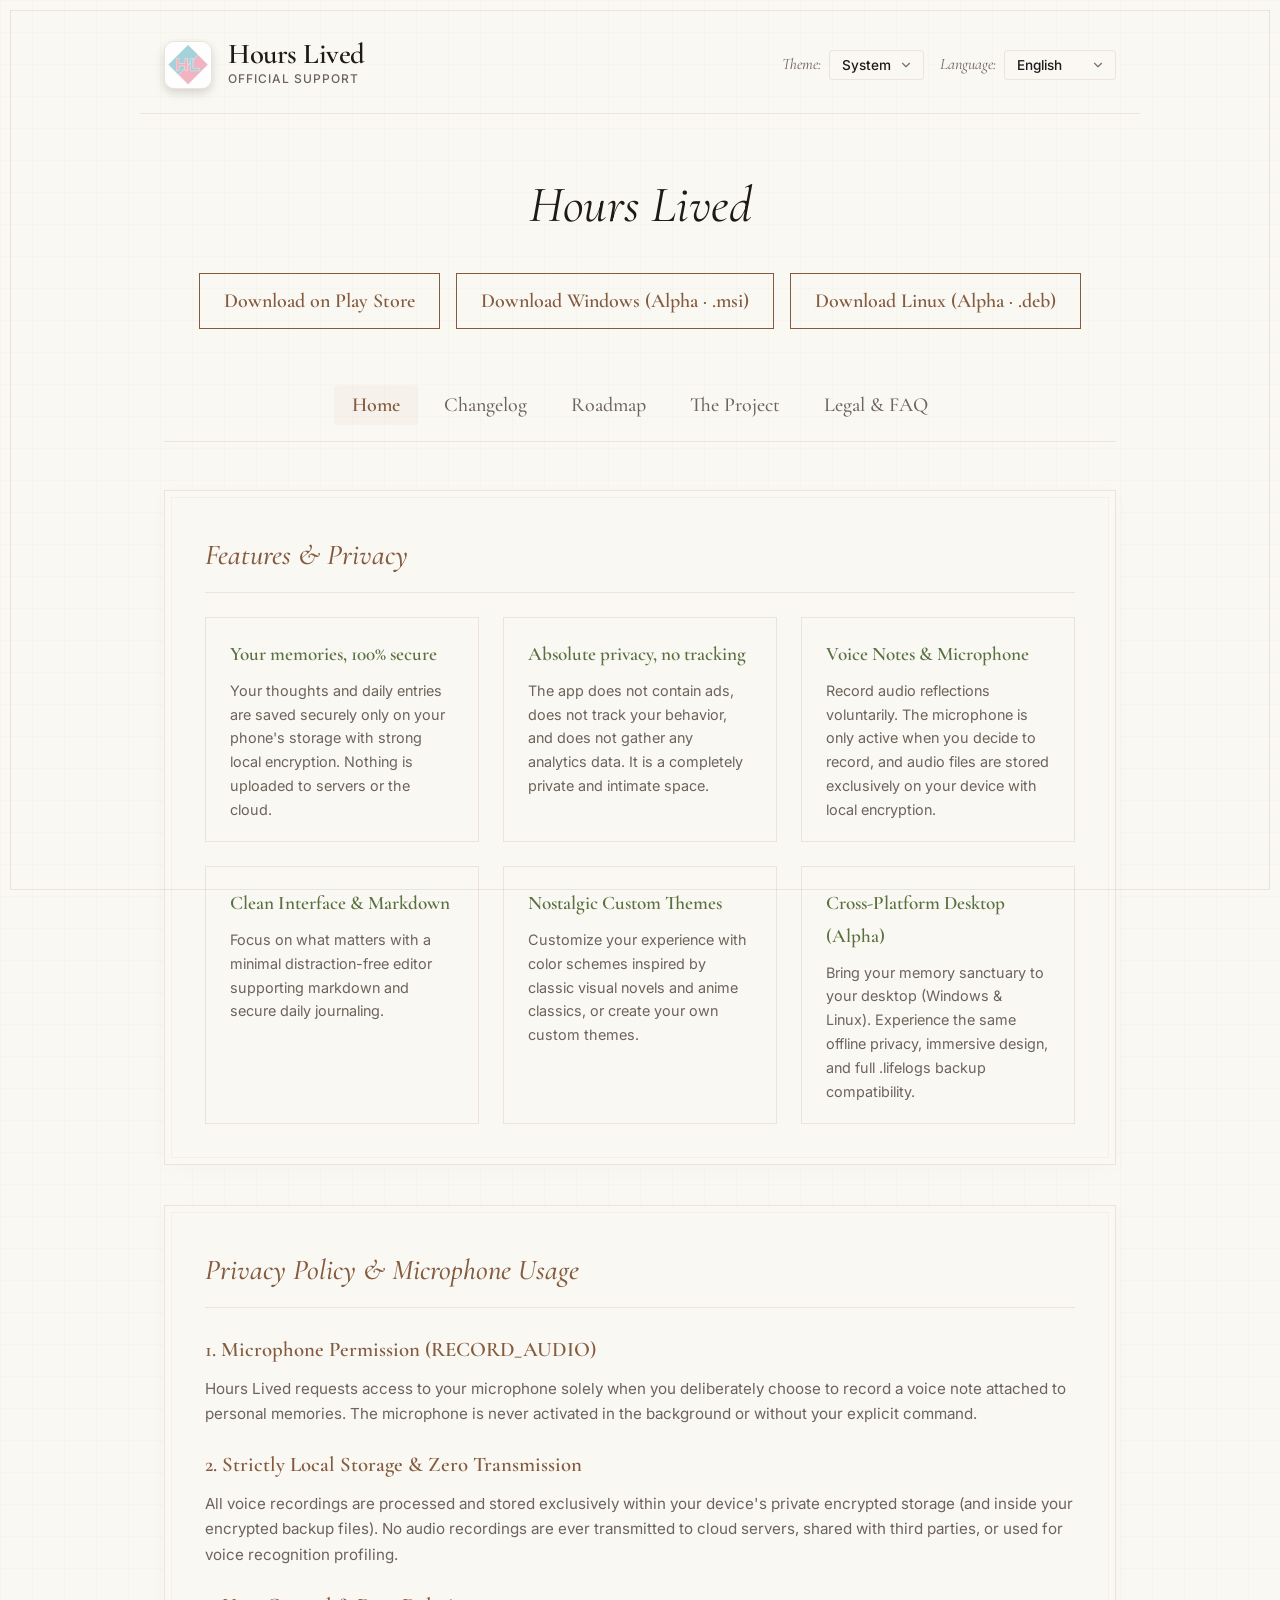
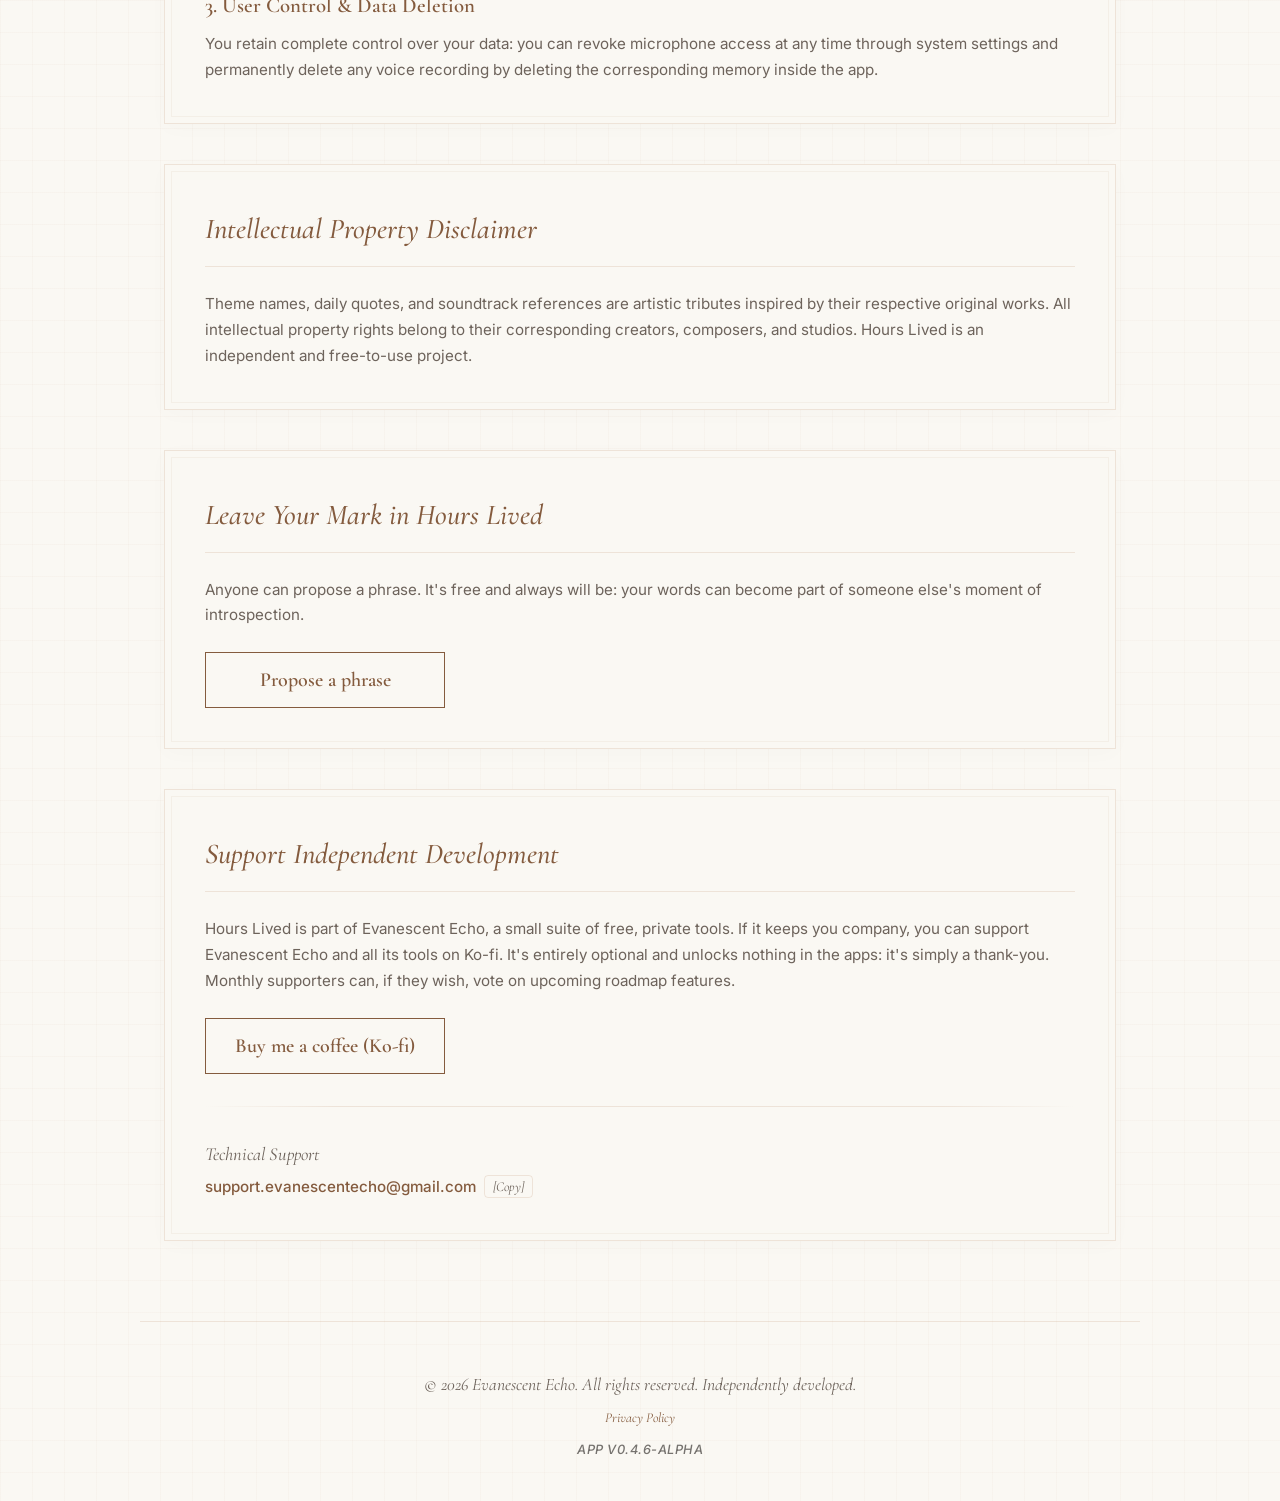
==== commit d5e4488f: "feat(a11y): suite accessibility layer, links without underline and a readable Copy button Loads the " ====
--- a/index.html
+++ b/index.html
@@ -12,6 +12,9 @@
     
     <!-- Main stylesheet -->
     <link rel="stylesheet" href="css/styles.css">
+    <!-- Suite accessibility layer (WCAG 2.2 AA base + visitor preferences) -->
+    <link rel="stylesheet" href="/evanescent-web-a11y/a11y.css">
+    <script src="/evanescent-web-a11y/a11y.js"></script>
 
     <!-- Favicon -->
     <link rel="icon" type="image/png" href="assets/logo.png">
@@ -27,11 +30,11 @@
             </div>
         </div>
         
-        <div class="selectors">
+        <div class="selectors" data-a11y-slot>
             <!-- Dynamic Theme Selector -->
             <div class="select-wrapper">
                 <span id="theme-lbl">Theme:</span>
-                <select id="theme-select" onchange="applyTheme(this.value)">
+                <select id="theme-select" aria-labelledby="theme-lbl" onchange="applyTheme(this.value)">
                     <option value="light" id="theme-opt-light">Light</option>
                     <option value="dark" id="theme-opt-dark">Dark</option>
                     <option value="system" id="theme-opt-system" selected>System</option>
@@ -41,7 +44,7 @@
             <!-- Dynamic Language Selector -->
             <div class="select-wrapper">
                 <span id="lang-lbl">Language:</span>
-                <select id="lang-select" onchange="applyLanguage(this.value)">
+                <select id="lang-select" aria-labelledby="lang-lbl" onchange="applyLanguage(this.value)">
                     <option value="en" selected>English</option>
                     <option value="es">Español</option>
                     <option value="de">Deutsch</option>
@@ -275,10 +278,10 @@
 
                 <p id="projectSoundtrackDesc" style="margin-bottom: 1.5rem; font-size: 0.95rem; color: var(--text-secondary);">
                     The soundtracks and musical compositions from these works were the soundscape accompanying every line of code, design, and reflection. You can listen to the official curation in my selected playlist: 
-                    <a href="https://www.youtube.com/playlist?list=PLSMOooksGAReM" target="_blank" style="color: var(--primary); font-weight: 500; text-decoration: underline; margin-left: 0.25rem;">▶ Playlist on YouTube</a>.
+                    <a href="https://www.youtube.com/playlist?list=PLSMOooksGAReM" target="_blank" style="color: var(--primary); font-weight: 500; text-decoration: none; margin-left: 0.25rem;">▶ Playlist on YouTube</a>.
                 </p>
                 <p id="projectInspirationListTitle" style="margin-bottom: 0.75rem; font-weight: 500; color: var(--text-primary); font-size: 0.95rem;">In addition to "Plastic Memories" (the main inspiration of the whole concept and the project in general), the following magnificent works exploring time, nostalgia, and human existence have deeply inspired the creation of this concept:</p>
-                <ul id="projectInspirationList" style="margin-left: 1.5rem; margin-bottom: 2rem; font-size: 0.95rem; color: var(--text-secondary); display: grid; grid-template-columns: repeat(auto-fit, minmax(280px, 1fr)); gap: 0.6rem 1.5rem; list-style-type: circle;">
+                <ul id="projectInspirationList" style="margin-left: 1.5rem; margin-bottom: 2rem; font-size: 0.95rem; color: var(--text-secondary); display: grid; grid-template-columns: repeat(auto-fit, minmax(min(280px, 100%), 1fr)); gap: 0.6rem 1.5rem; list-style-type: circle;">
                     <li><strong>Plastic Memories</strong> — <em>Music: Takeshi Masuda</em></li>
                     <li><strong>Shigatsu wa Kimi no Uso</strong> — <em>Music: Masaru Yokoyama</em></li>
                     <li><strong>Sousou no Frieren</strong> — <em>Music: Evan Call</em></li>
@@ -396,7 +399,7 @@
 
     <footer>
         <p id="footer-text">© 2026 Evanescent Echo. All rights reserved. Independently developed.</p>
-        <p style="font-size: 0.85rem; margin-top: 0.4rem;"><a href="#privacy-policy" id="footerPrivacyLink" style="color: var(--primary); text-decoration: underline;">Privacy Policy</a></p>
+        <p style="font-size: 0.85rem; margin-top: 0.4rem;"><a href="#privacy-policy" id="footerPrivacyLink" style="color: var(--primary); text-decoration: none;">Privacy Policy</a></p>
         <p id="footer-version" style="font-size: 0.8rem; margin-top: 0.6rem; color: var(--text-primary); font-family: 'Inter', sans-serif; font-weight: 500; opacity: 0.6; letter-spacing: 0.5px; text-transform: uppercase;">App v0.4.6-alpha</p>
     </footer>
 
--- a/css/styles.css
+++ b/css/styles.css
@@ -1,13 +1,13 @@
 /* CSS Custom Properties for Clannad Palettes */
 :root {
     /* Light Theme values */
-    --light-primary: #B58461;
-    --light-secondary: #81A25B;
-    --light-tertiary: #D9909F;
+    --light-primary: #845B3E;
+    --light-secondary: #5A713F;
+    --light-tertiary: #BB4059;
     --light-background: #FAF8F3;
     --light-surface: #FAF8F3;
     --light-text-primary: #1E1A17;
-    --light-text-secondary: #7A6E65;
+    --light-text-secondary: #6D635B;
     --light-border: rgba(181, 132, 97, 0.18);
     --light-paper-grid: rgba(181, 132, 97, 0.035);
 
@@ -295,7 +295,8 @@
     padding-bottom: 0.75rem;
 }
 
-.card-header h2 {
+.card-header h2,
+.card-header h1.propose-title {
     font-family: 'Cormorant Garamond', serif;
     font-size: 1.8rem;
     font-weight: 500;
@@ -535,7 +536,7 @@
    ========================================== */
 .features-minimal-grid {
     display: grid;
-    grid-template-columns: repeat(auto-fit, minmax(260px, 1fr));
+    grid-template-columns: repeat(auto-fit, minmax(min(260px, 100%), 1fr));
     gap: 1.5rem;
     margin-top: 1.5rem;
 }
@@ -566,7 +567,7 @@
    ========================================== */
 .benefits-grid {
     display: grid;
-    grid-template-columns: repeat(auto-fit, minmax(240px, 1fr));
+    grid-template-columns: repeat(auto-fit, minmax(min(240px, 100%), 1fr));
     gap: 1.5rem;
 }
 
@@ -749,7 +750,7 @@
    ========================================== */
 .roadmap-columns {
     display: grid;
-    grid-template-columns: repeat(auto-fit, minmax(200px, 1fr));
+    grid-template-columns: repeat(auto-fit, minmax(min(200px, 100%), 1fr));
     gap: 2rem;
 }
 
@@ -814,7 +815,7 @@
 
 /* Completed items get a strikethrough treatment */
 .roadmap-item.completed {
-    opacity: 0.6;
+    opacity: 0.7;
     text-decoration: line-through;
     text-decoration-color: var(--secondary);
 }
@@ -837,7 +838,7 @@
 /* Destination category cards */
 .footprint-categories {
     display: grid;
-    grid-template-columns: repeat(auto-fit, minmax(200px, 1fr));
+    grid-template-columns: repeat(auto-fit, minmax(min(200px, 100%), 1fr));
     gap: 1rem;
     margin-top: 0.5rem;
 }
@@ -1094,7 +1095,7 @@
 
 .propose-row {
     display: grid;
-    grid-template-columns: repeat(auto-fit, minmax(220px, 1fr));
+    grid-template-columns: repeat(auto-fit, minmax(min(220px, 100%), 1fr));
     gap: 1.25rem;
 }
 
@@ -1141,8 +1142,9 @@
     border-color: var(--primary);
 }
 
-.propose-muted {
-    opacity: 0.6;
+/* Muted without opacity: the field stays usable, so its label keeps AA contrast. */
+.propose-muted > span {
+    color: var(--text-secondary);
 }
 
 .propose-counter {
@@ -1193,9 +1195,39 @@
     color: var(--text-secondary);
 }
 
+/* Same specificity as .btn-action:hover but declared later: restate the hover ink
+   so the label stays readable on the filled background. */
+.propose-actions .propose-secondary:hover {
+    border-color: var(--primary);
+    color: var(--background);
+}
+
 .propose-note {
     font-size: 0.85rem;
     color: var(--text-secondary);
     line-height: 1.6;
     font-style: italic;
 }
+
+/* Links without their own styling (e.g. inside translated paragraphs) use the
+   theme colour instead of the browser's default blue, which fails contrast in dark mode. */
+:where(a) {
+    color: var(--primary);
+    text-decoration: none;
+}
+
+/* Large text (accessibility panel or browser text size, WCAG 1.4.4/1.4.10):
+   header controls wrap instead of overflowing the screen. */
+.selectors,
+.select-wrapper {
+    flex-wrap: wrap;
+}
+.select-wrapper select {
+    max-width: 100%;
+}
+
+/* Narrow screens / large text: the e-mail address may break anywhere. */
+#support-email {
+    overflow-wrap: anywhere;
+    min-width: 0;
+}
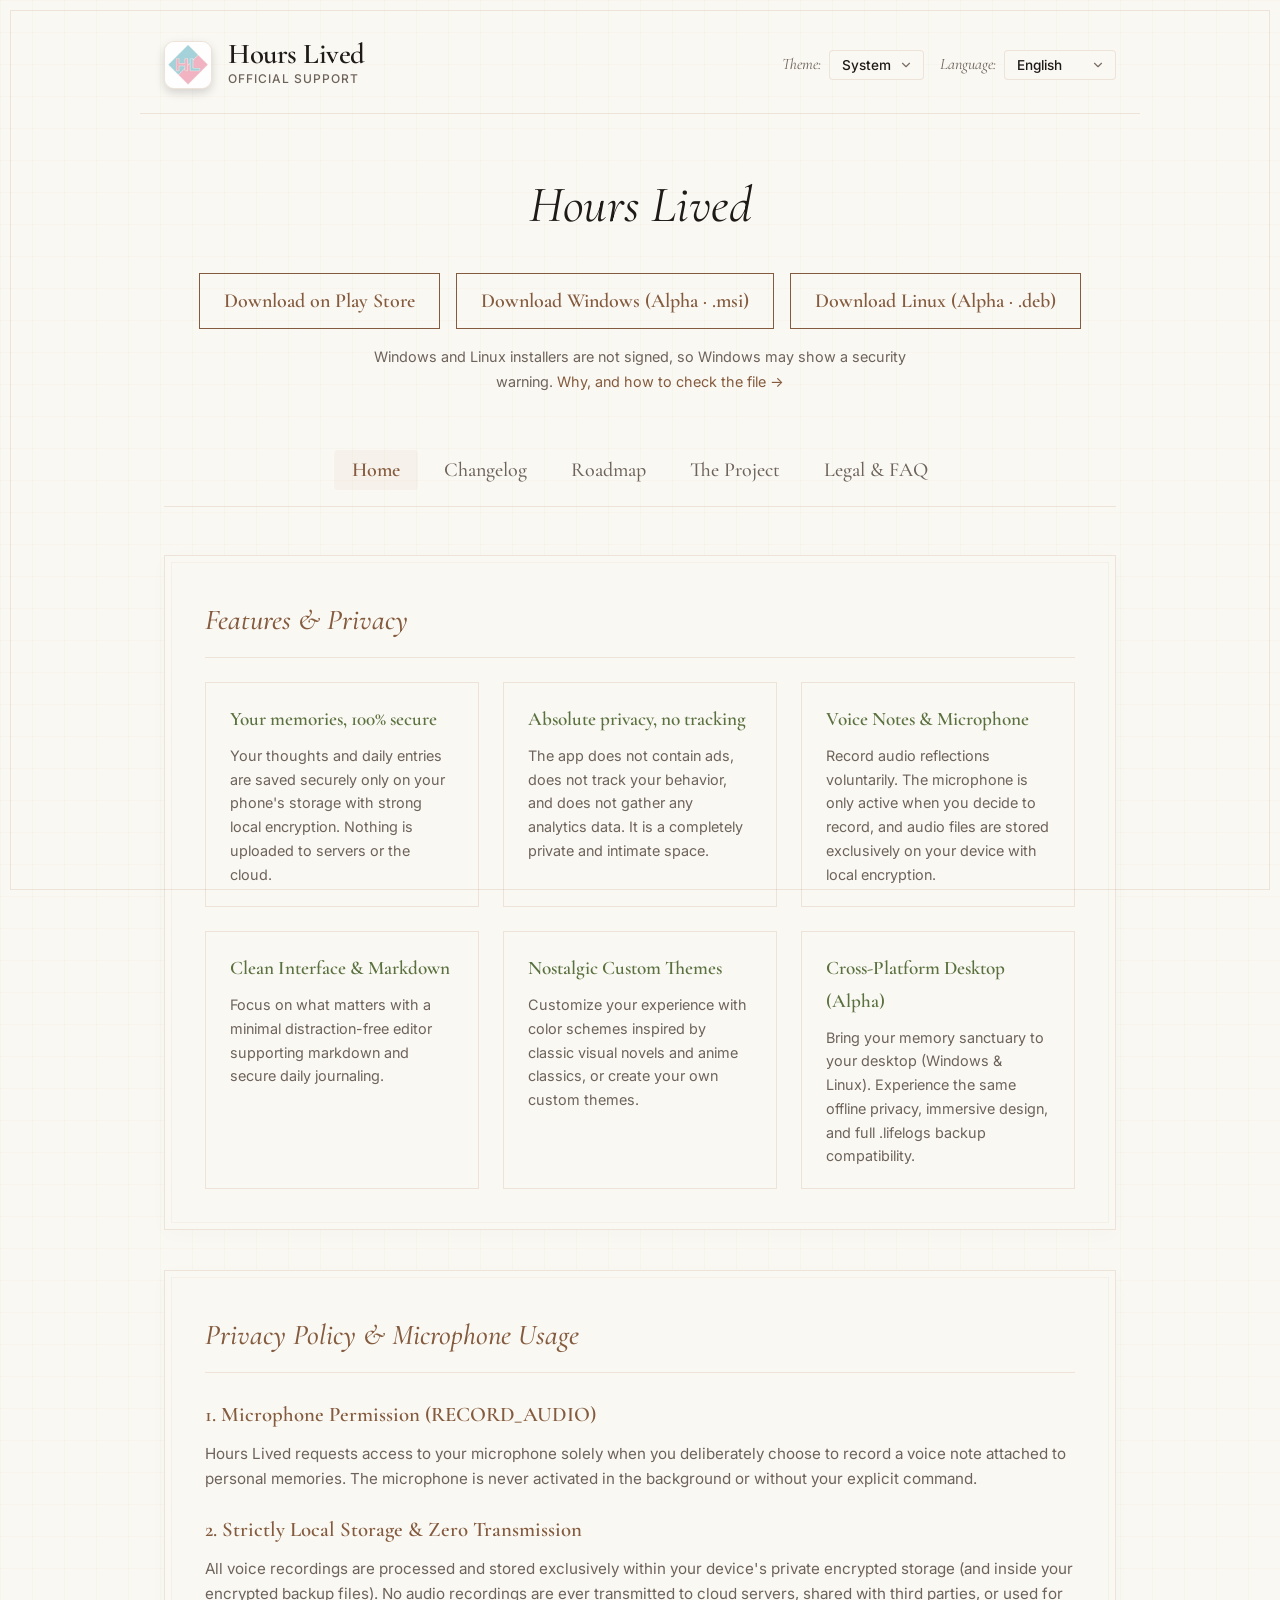
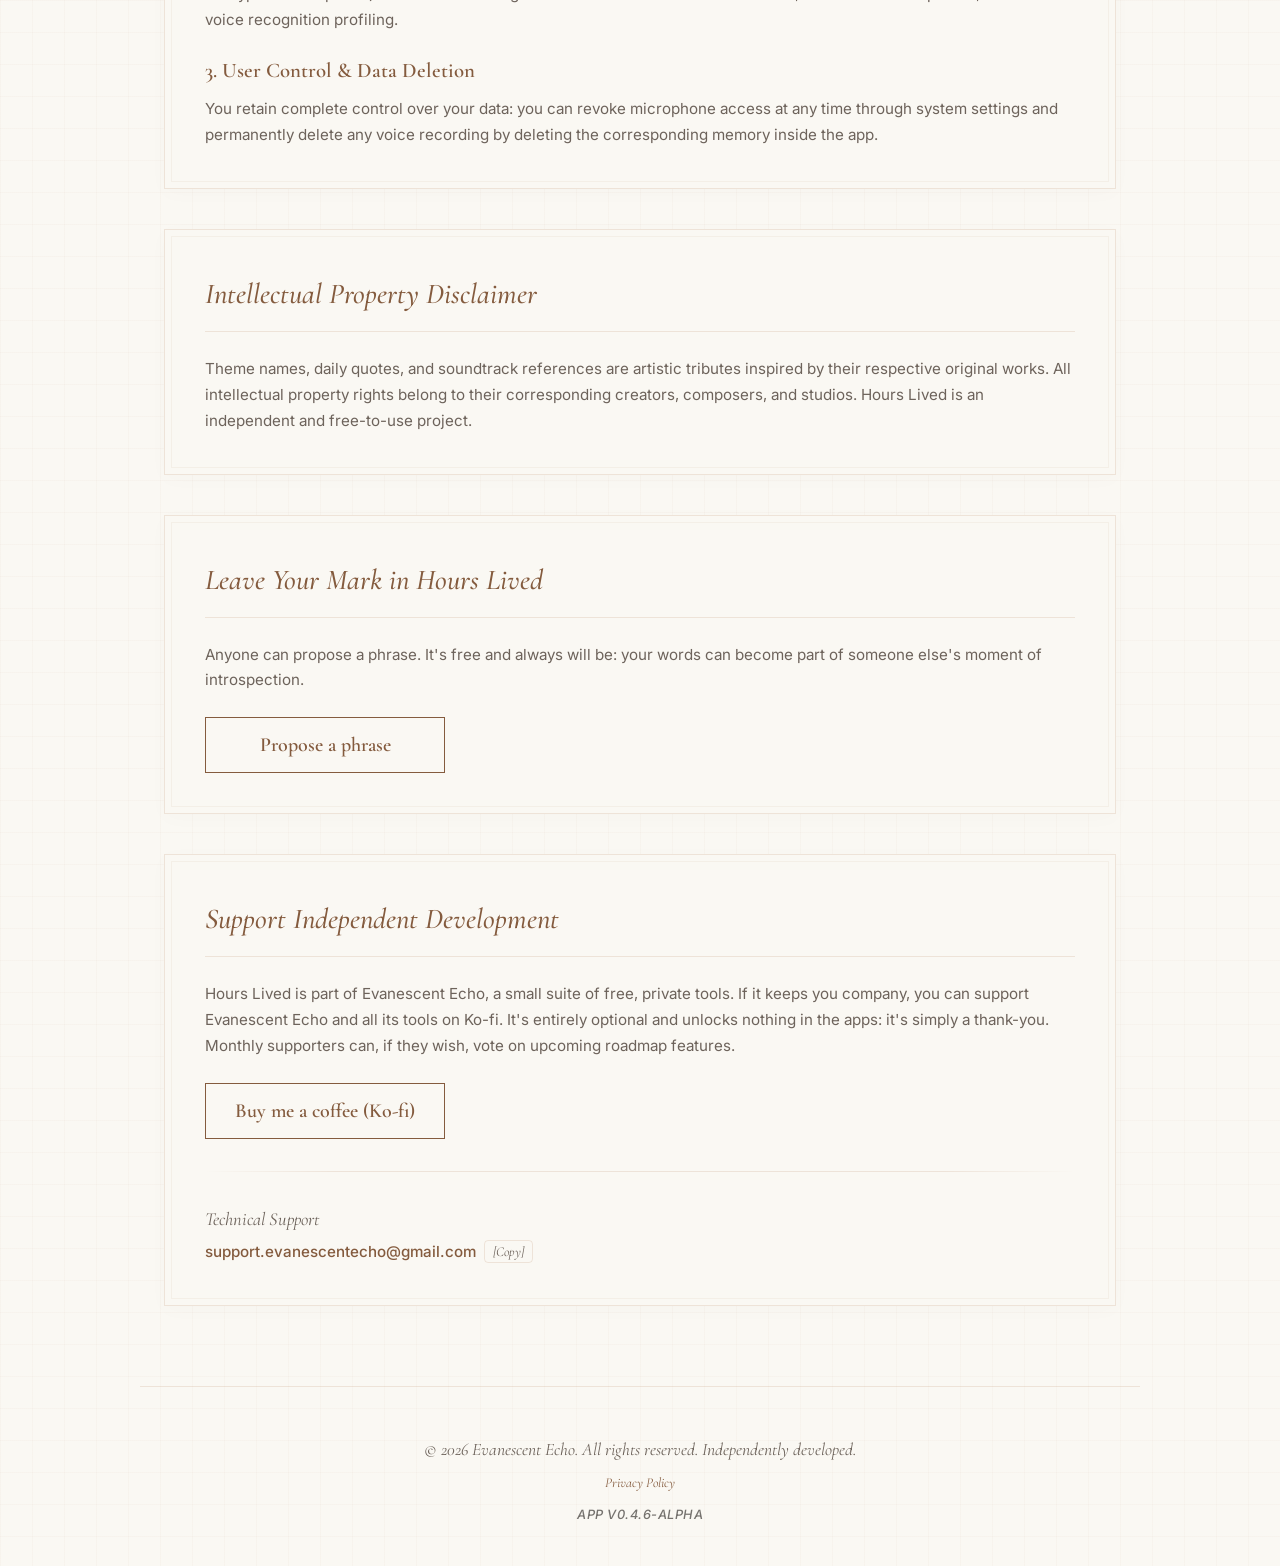
==== commit e6bdfdc9: "feat(web): unsigned-installer note, synced language selector, translator-safe - Note under the downl" ====
--- a/index.html
+++ b/index.html
@@ -25,7 +25,7 @@
         <div class="logo-area">
             <img src="assets/logo.png" alt="Hours Lived Logo" class="logo-img" onerror="this.style.display='none'">
             <div class="logo-text">
-                <div class="logo-title">Hours Lived</div>
+                <div class="logo-title" translate="no">Hours Lived</div>
                 <div class="logo-subtitle" id="logo-sub">Official Support</div>
             </div>
         </div>
@@ -44,7 +44,7 @@
             <!-- Dynamic Language Selector -->
             <div class="select-wrapper">
                 <span id="lang-lbl">Language:</span>
-                <select id="lang-select" aria-labelledby="lang-lbl" onchange="applyLanguage(this.value)">
+                <select id="lang-select" translate="no" aria-labelledby="lang-lbl" onchange="applyLanguage(this.value)">
                     <option value="en" selected>English</option>
                     <option value="es">Español</option>
                     <option value="de">Deutsch</option>
@@ -62,12 +62,13 @@
 
     <main>
         <div class="hero">
-            <h1 id="hero-title">Hours Lived</h1>
+            <h1 id="hero-title" translate="no">Hours Lived</h1>
             <div class="hero-download-buttons" style="margin-top: 1.5rem; display: flex; justify-content: center; gap: 1rem; flex-wrap: wrap;">
                 <a href="https://play.google.com/store/apps/details?id=dev.evanescentecho.hourslived" target="_blank" class="btn-action" id="downloadPlayStore" style="width: auto; min-width: 180px;">Download on Play Store</a>
                 <a href="https://github.com/Support-EvanescentEcho/hours-lived-web/releases/latest/download/HoursLived-Setup.msi" class="btn-action" id="downloadWindows" style="width: auto; min-width: 180px;">Download Windows (Alpha · .msi)</a>
                 <a href="https://github.com/Support-EvanescentEcho/hours-lived-web/releases/latest/download/HoursLived.deb" class="btn-action" id="downloadLinux" style="width: auto; min-width: 180px;">Download Linux (Alpha · .deb)</a>
             </div>
+            <p class="download-note"><span id="downloadUnsignedNote">Windows and Linux installers are not signed, so Windows may show a security warning.</span> <a id="downloadUnsignedLink" href="https://support-evanescentecho.github.io/install.html">Why, and how to check the file →</a></p>
         </div>
 
         <div class="tabs">
@@ -166,7 +167,7 @@
                 <div class="contact-info">
                     <label id="contact-lbl">Technical Support</label>
                     <div style="display: flex; align-items: center; gap: 0.5rem; flex-wrap: wrap;">
-                        <a href="mailto:support.evanescentecho@gmail.com" id="support-email">support.evanescentecho@gmail.com</a>
+                        <a translate="no" href="mailto:support.evanescentecho@gmail.com" id="support-email">support.evanescentecho@gmail.com</a>
                         <button id="copy-email-btn" onclick="copySupportEmail()" style="background: transparent; border: 1px solid var(--border); color: var(--text-secondary); font-family: 'Cormorant Garamond', serif; font-style: italic; font-size: 0.85rem; padding: 2px 8px; border-radius: 4px; cursor: pointer; transition: all var(--transition-speed);">[Copy]</button>
                     </div>
                 </div>
@@ -362,7 +363,7 @@
 
                 <div class="doc-section">
                     <h3 id="priv-sec4-title">4. Technical Support</h3>
-                    <p id="priv-sec4-body">If you have questions regarding privacy and local memory protection, write to me at: <a href="mailto:support.evanescentecho@gmail.com">support.evanescentecho@gmail.com</a>.</p>
+                    <p id="priv-sec4-body">If you have questions regarding privacy and local memory protection, write to me at: <a translate="no" href="mailto:support.evanescentecho@gmail.com">support.evanescentecho@gmail.com</a>.</p>
                 </div>
             </div>
 
--- a/css/styles.css
+++ b/css/styles.css
@@ -210,6 +210,16 @@
     font-family: 'Inter', sans-serif;
 }
 
+/* Aviso de instaladores sin firma, bajo los botones de descarga */
+.hero p.download-note {
+    margin-top: 1rem;
+    font-size: 0.9rem;
+}
+
+.hero p.download-note a {
+    color: var(--primary);
+}
+
 /* Editorial Index Navigation */
 .tabs {
     display: flex;
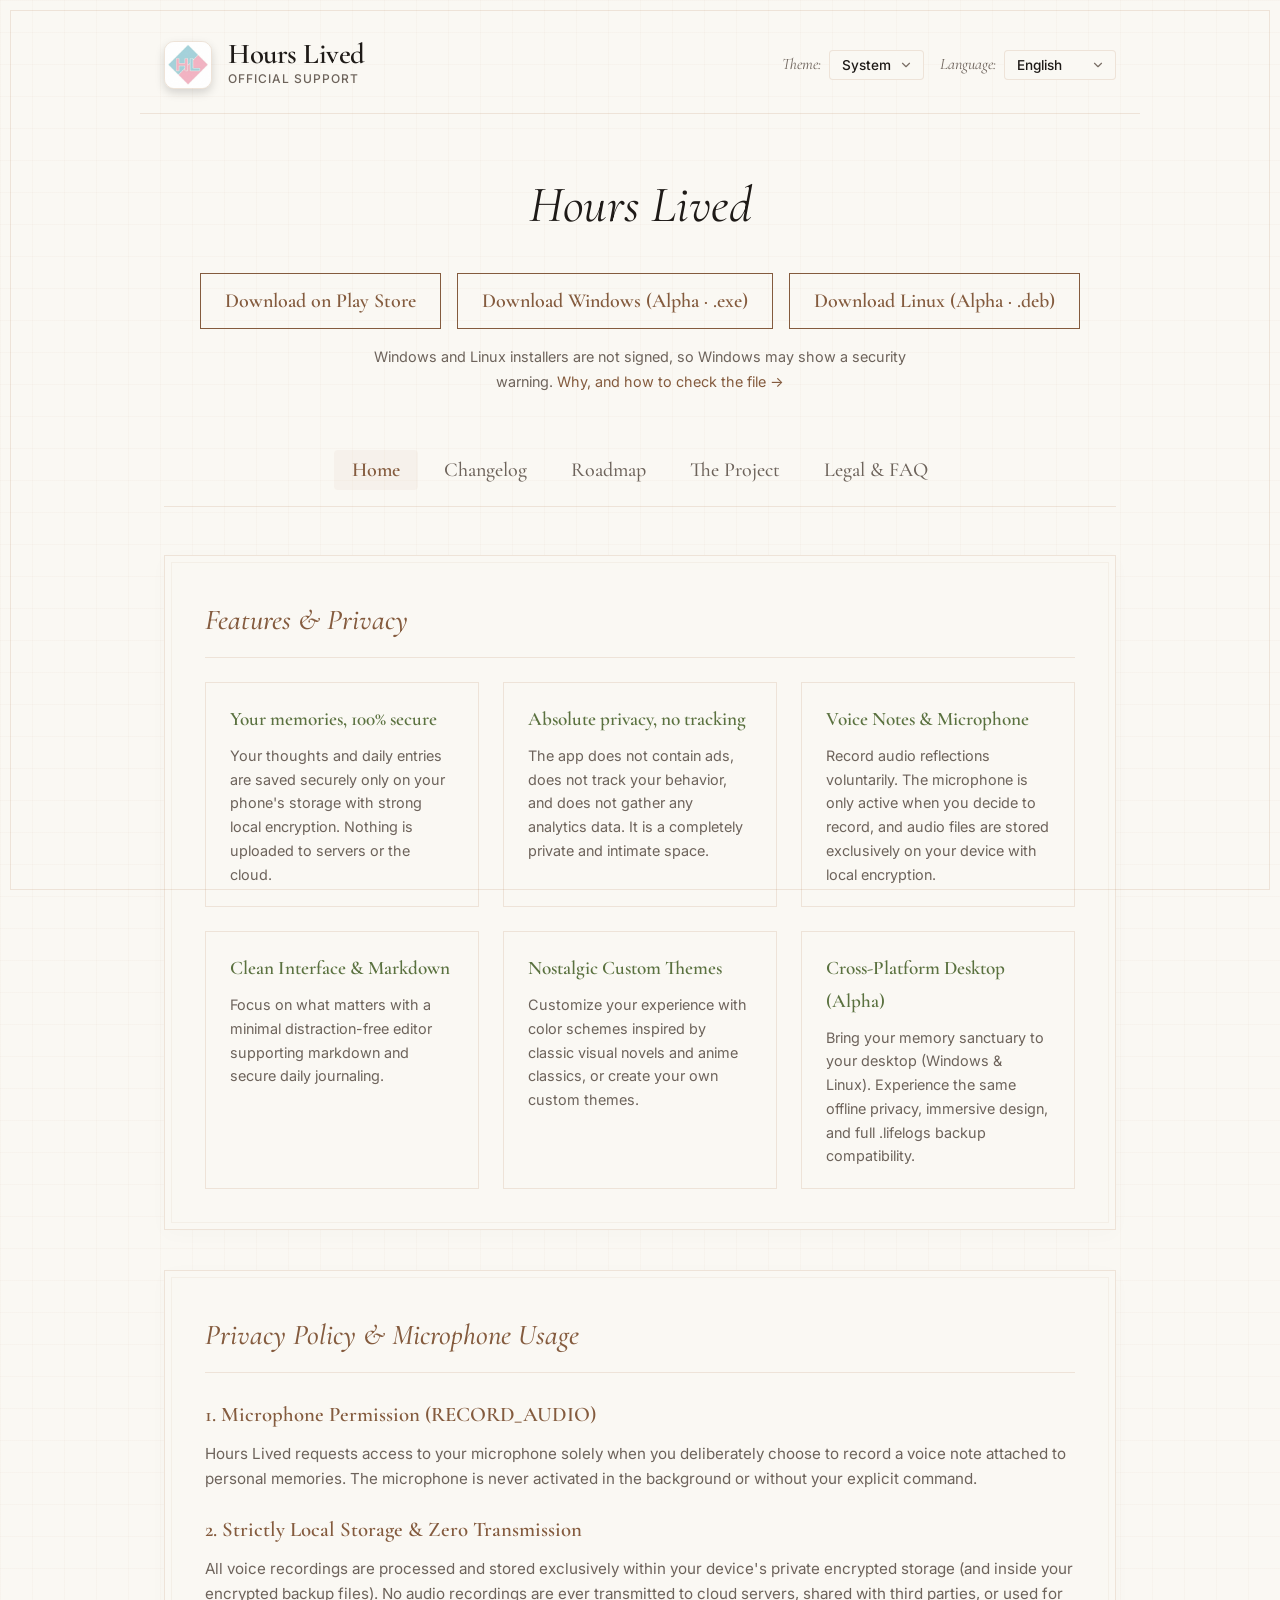
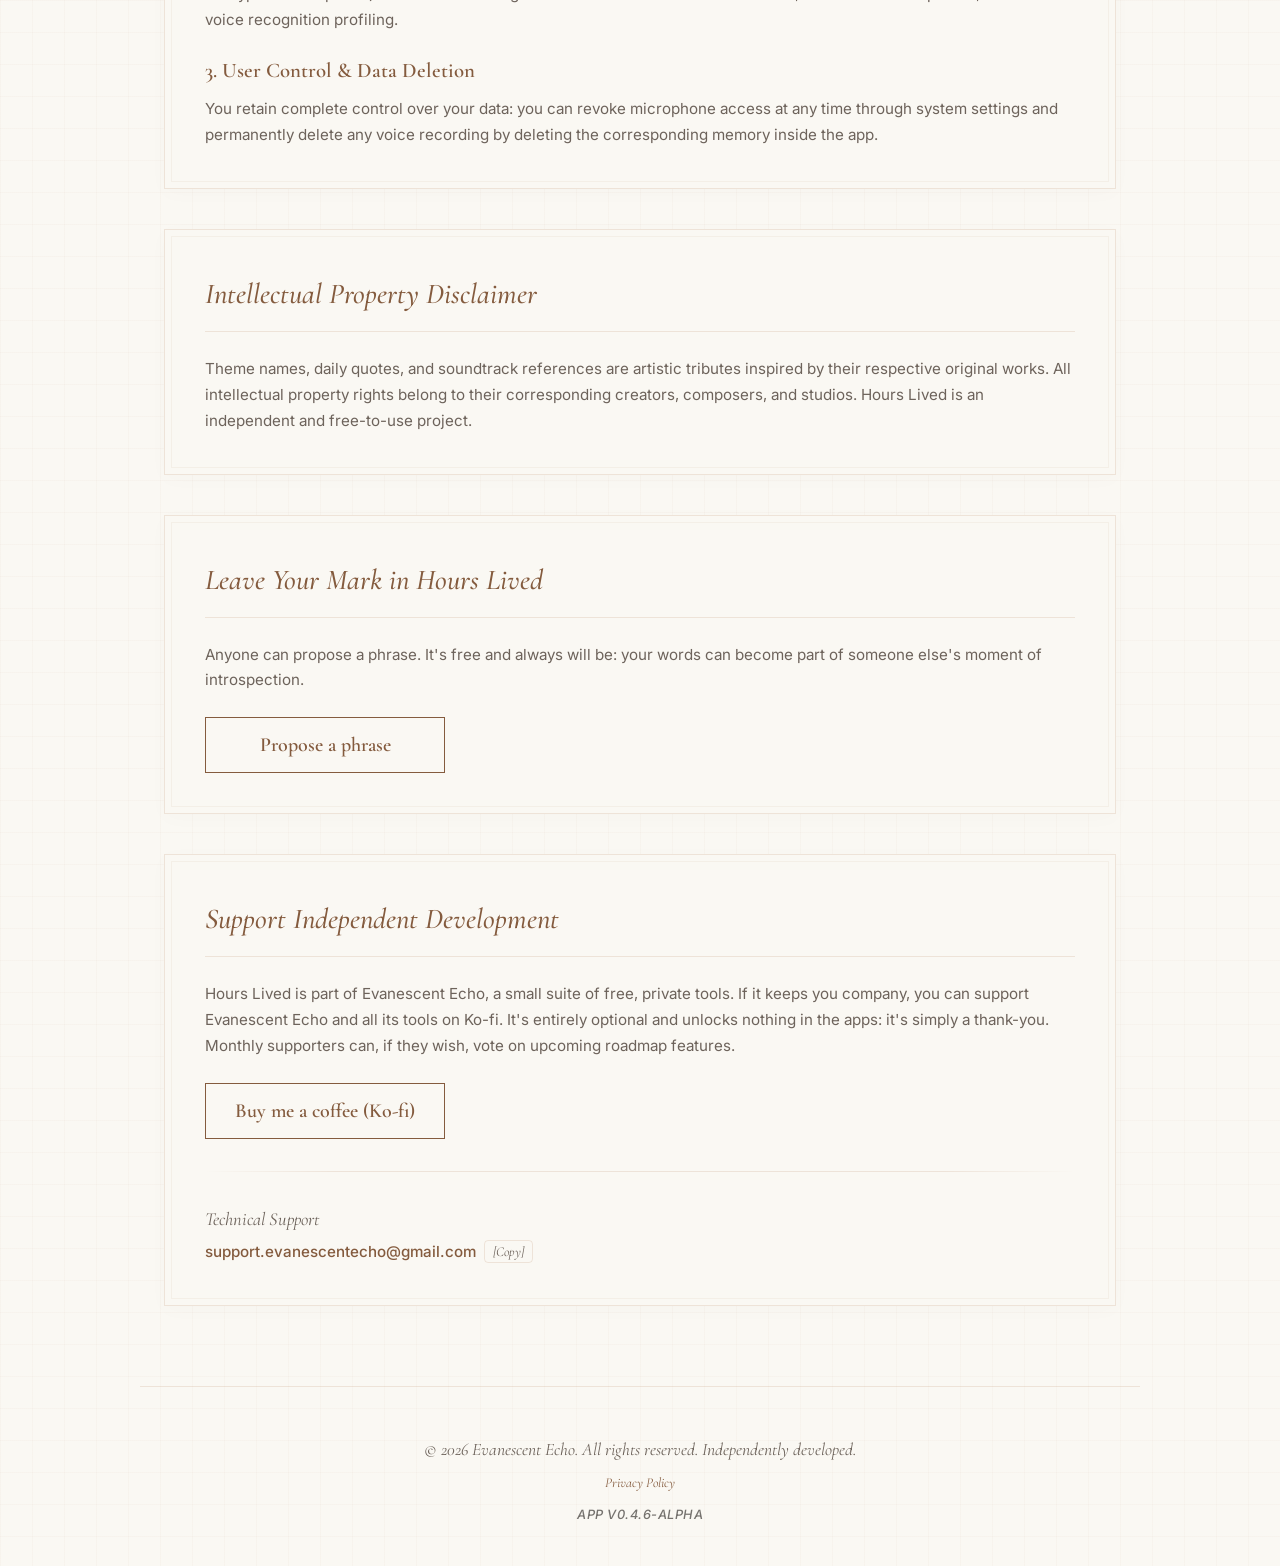
==== commit 878b9cd5: "fix(web): the Windows download is HoursLived-Setup.exe (Inno Setup), not an .msi" ====
--- a/index.html
+++ b/index.html
@@ -65,7 +65,7 @@
             <h1 id="hero-title" translate="no">Hours Lived</h1>
             <div class="hero-download-buttons" style="margin-top: 1.5rem; display: flex; justify-content: center; gap: 1rem; flex-wrap: wrap;">
                 <a href="https://play.google.com/store/apps/details?id=dev.evanescentecho.hourslived" target="_blank" class="btn-action" id="downloadPlayStore" style="width: auto; min-width: 180px;">Download on Play Store</a>
-                <a href="https://github.com/Support-EvanescentEcho/hours-lived-web/releases/latest/download/HoursLived-Setup.msi" class="btn-action" id="downloadWindows" style="width: auto; min-width: 180px;">Download Windows (Alpha · .msi)</a>
+                <a href="https://github.com/Support-EvanescentEcho/hours-lived-web/releases/latest/download/HoursLived-Setup.exe" class="btn-action" id="downloadWindows" style="width: auto; min-width: 180px;">Download Windows (Alpha · .exe)</a>
                 <a href="https://github.com/Support-EvanescentEcho/hours-lived-web/releases/latest/download/HoursLived.deb" class="btn-action" id="downloadLinux" style="width: auto; min-width: 180px;">Download Linux (Alpha · .deb)</a>
             </div>
             <p class="download-note"><span id="downloadUnsignedNote">Windows and Linux installers are not signed, so Windows may show a security warning.</span> <a id="downloadUnsignedLink" href="https://support-evanescentecho.github.io/install.html">Why, and how to check the file →</a></p>
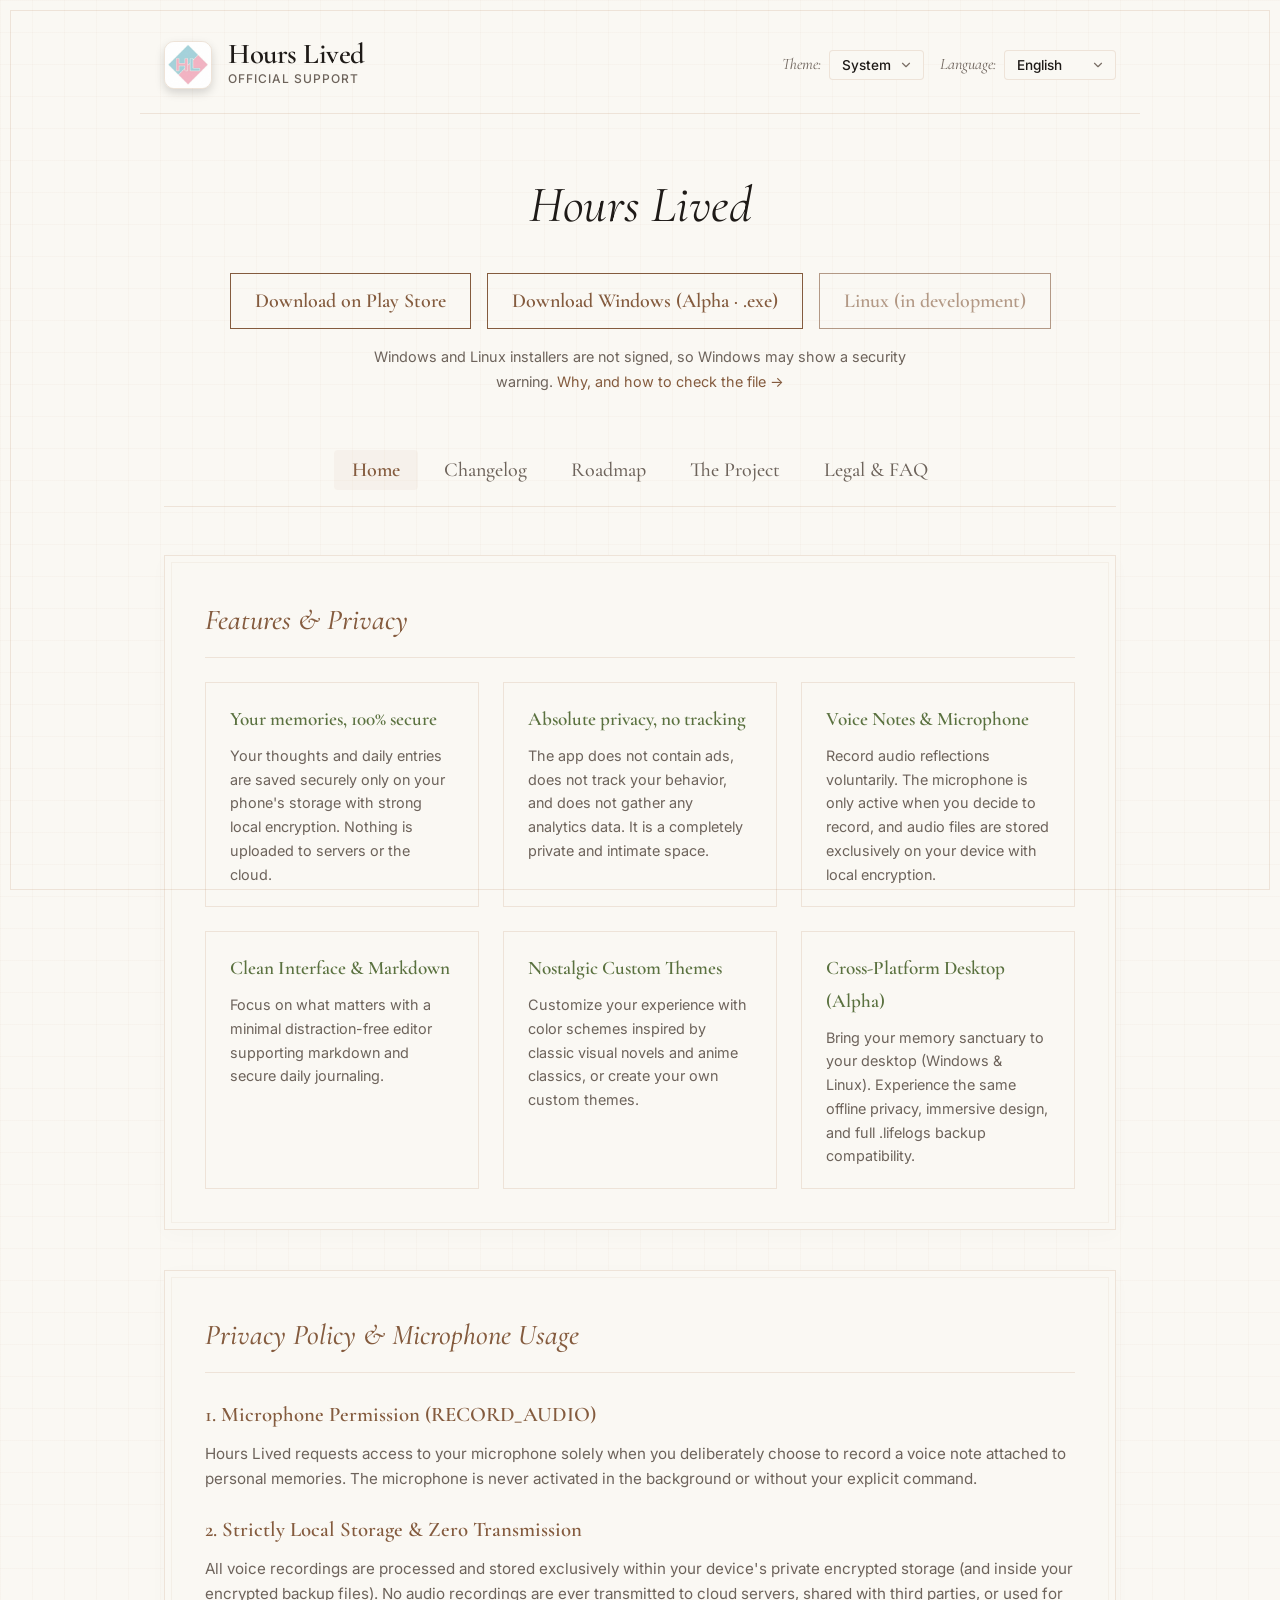
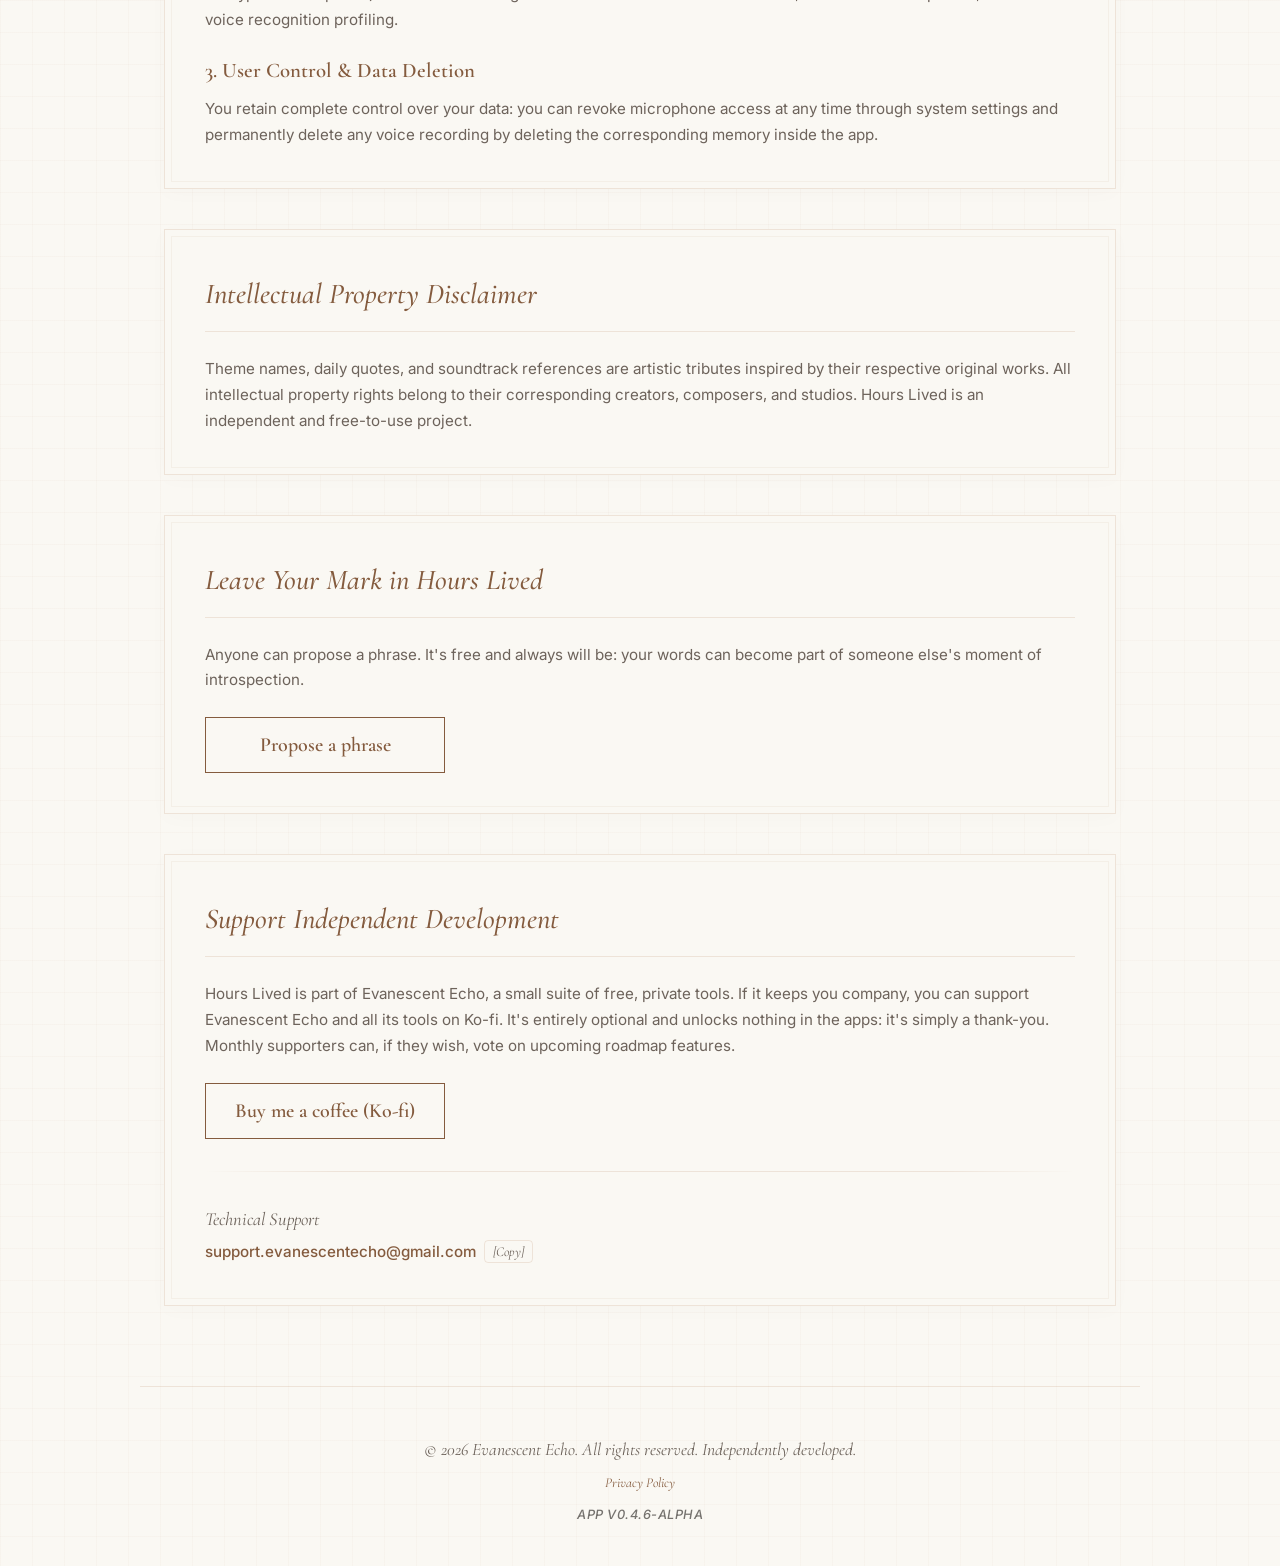
==== commit 7c2cc2dc: "feat(web): Linux download marked as in development until a .deb is tested on a real desktop The Linu" ====
--- a/index.html
+++ b/index.html
@@ -66,7 +66,7 @@
             <div class="hero-download-buttons" style="margin-top: 1.5rem; display: flex; justify-content: center; gap: 1rem; flex-wrap: wrap;">
                 <a href="https://play.google.com/store/apps/details?id=dev.evanescentecho.hourslived" target="_blank" class="btn-action" id="downloadPlayStore" style="width: auto; min-width: 180px;">Download on Play Store</a>
                 <a href="https://github.com/Support-EvanescentEcho/hours-lived-web/releases/latest/download/HoursLived-Setup.exe" class="btn-action" id="downloadWindows" style="width: auto; min-width: 180px;">Download Windows (Alpha · .exe)</a>
-                <a href="https://github.com/Support-EvanescentEcho/hours-lived-web/releases/latest/download/HoursLived.deb" class="btn-action" id="downloadLinux" style="width: auto; min-width: 180px;">Download Linux (Alpha · .deb)</a>
+                <span class="btn-action disabled" aria-disabled="true" id="downloadLinux" style="width: auto; min-width: 180px;">Linux (in development)</span>
             </div>
             <p class="download-note"><span id="downloadUnsignedNote">Windows and Linux installers are not signed, so Windows may show a security warning.</span> <a id="downloadUnsignedLink" href="https://support-evanescentecho.github.io/install.html">Why, and how to check the file →</a></p>
         </div>
--- a/css/styles.css
+++ b/css/styles.css
@@ -365,6 +365,15 @@
     color: var(--background);
 }
 
+/* Descarga aún no publicada (como en las demás webs de la suite): visible, pero no clicable */
+.btn-action.disabled,
+.btn-action.disabled:hover {
+    background: transparent;
+    color: var(--primary);
+    opacity: 0.6;
+    cursor: default;
+}
+
 .btn-kofi {
     border-color: var(--tertiary);
     color: var(--tertiary);
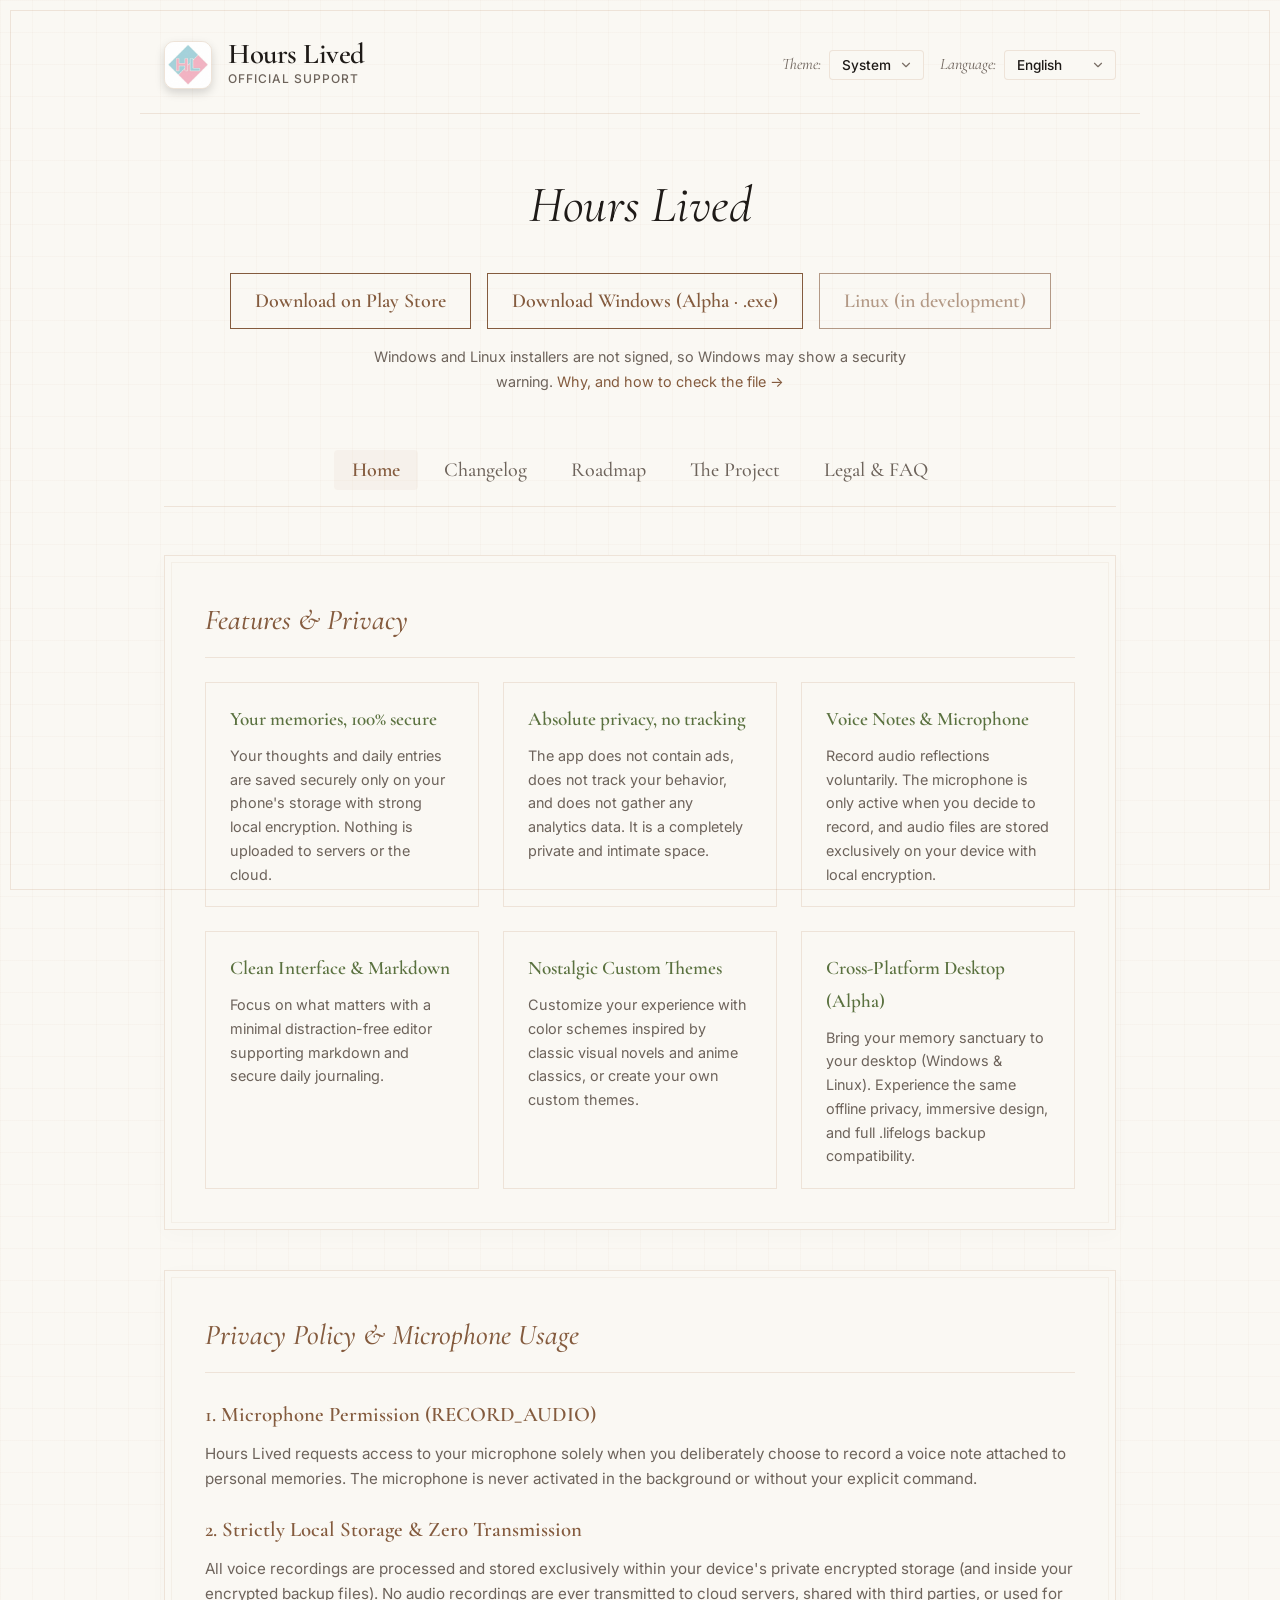
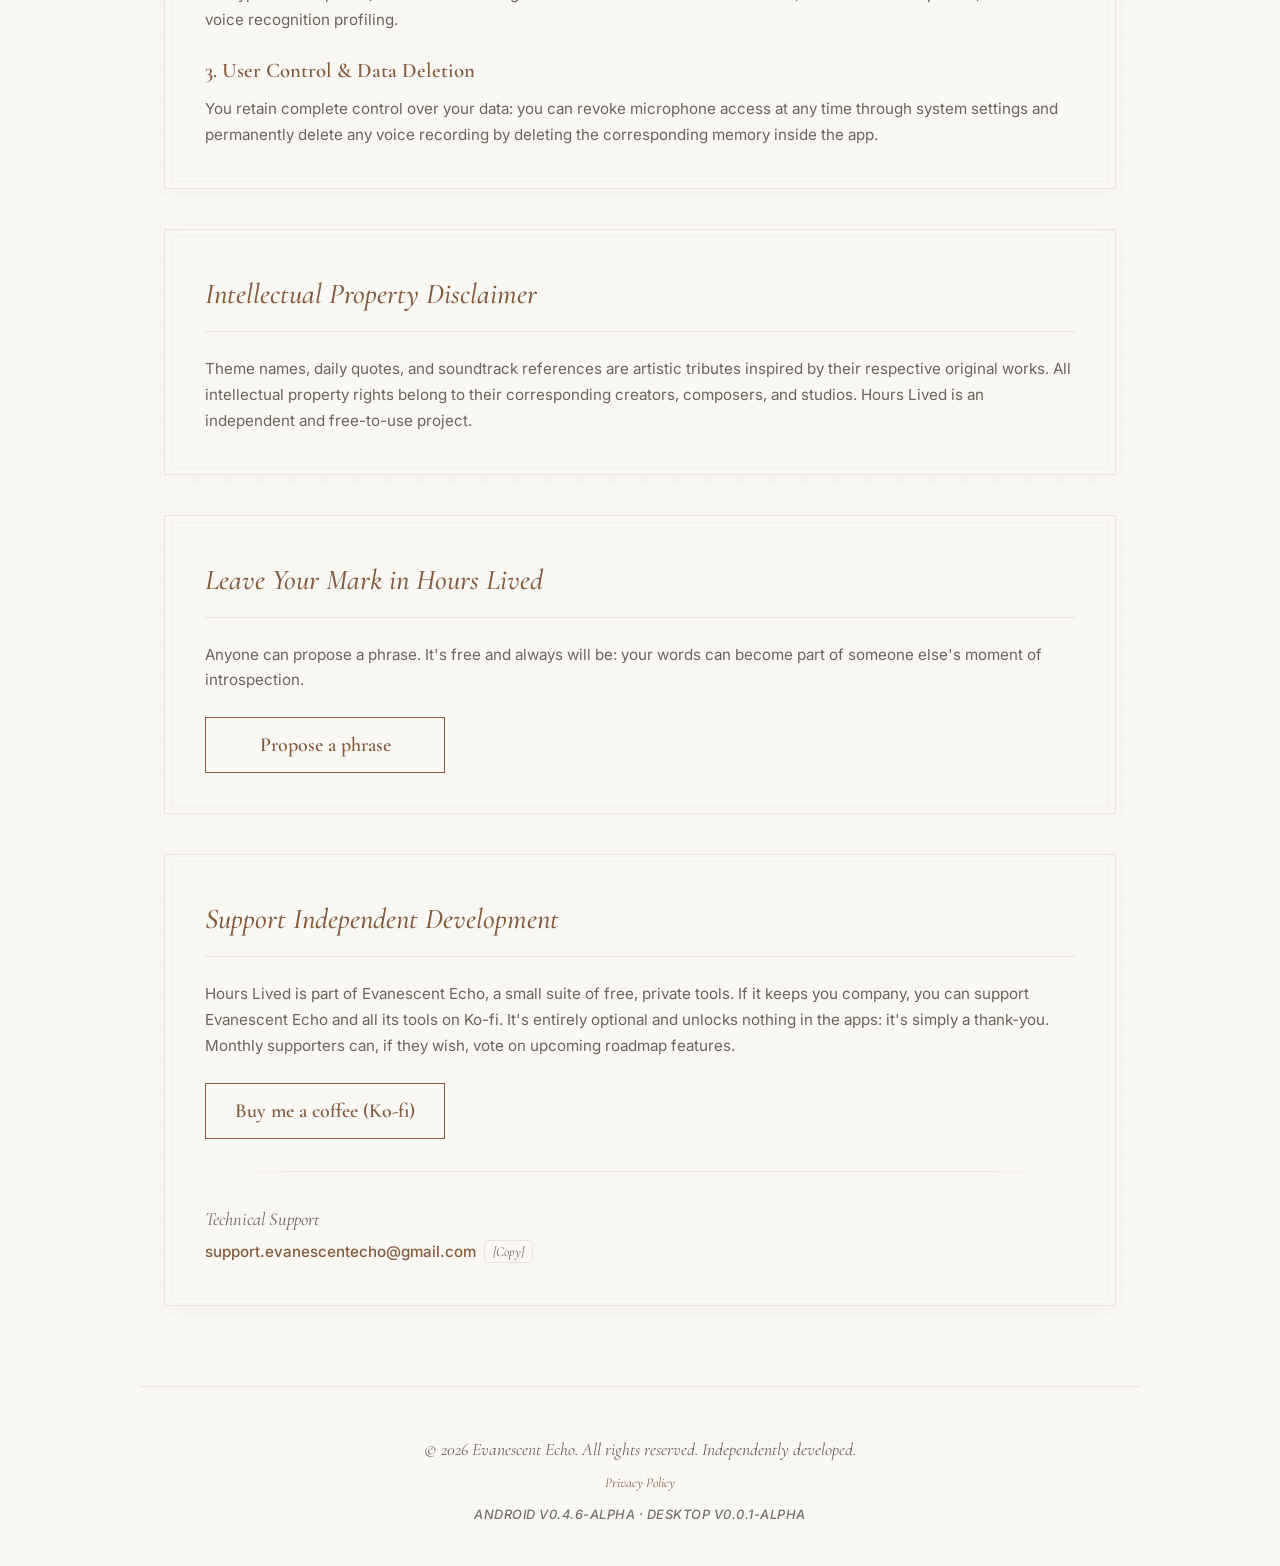
==== commit 09d06c8f: "feat(web): changelog per platform (Android / Desktop), roadmap and footer up to date, app-coloured d" ====
--- a/index.html
+++ b/index.html
@@ -182,6 +182,12 @@
                 </div>
                 <p id="changelogDesc" style="margin-bottom: 1.5rem; font-size: 0.95rem; color: var(--text-secondary);">Read about features, fixes, and improvements across releases, public beta builds, and alpha milestones.</p>
                 
+                <!-- Una sola historia por plataforma: Escritorio agrupa Windows y Linux (mismo código y versión) -->
+                <div class="changelog-platforms" role="group" id="changelog-platforms" aria-label="Platform">
+                    <button class="platform-btn active" onclick="switchChangelogPlatform('android')" id="platform-android-lbl">Android</button>
+                    <button class="platform-btn" onclick="switchChangelogPlatform('desktop')" id="platform-desktop-lbl">Desktop</button>
+                </div>
+
                 <div class="changelog-subtabs">
                     <button class="subtab-btn" onclick="switchChangelogChannel('release')" id="subtab-release-lbl">Release</button>
                     <button class="subtab-btn" onclick="switchChangelogChannel('beta')" id="subtab-beta-lbl">Beta Logs</button>
@@ -229,10 +235,10 @@
                         </div>
                         <div class="roadmap-list">
                             <div class="roadmap-item">
-                                <p id="roadmapItemWidgets">Cross-Platform Desktop Support (Windows &amp; Linux)</p>
+                                <p id="roadmapItemLinux">Desktop version for Linux (.deb)</p>
                             </div>
                             <div class="roadmap-item">
-                                <p id="roadmapItemMultiLang">10-language translations expansion</p>
+                                <p id="roadmapItemPlayTesting">Google Play: from closed testing to public release</p>
                             </div>
                         </div>
                     </div>
@@ -244,10 +250,16 @@
                         </div>
                         <div class="roadmap-list">
                             <div class="roadmap-item completed">
+                                <p id="roadmapItemDesktopWindows">Desktop version for Windows (alpha)</p>
+                            </div>
+                            <div class="roadmap-item completed">
+                                <p id="roadmapItemLocalSync">Phone ⇄ computer sync over local Wi‑Fi, without the cloud</p>
+                            </div>
+                            <div class="roadmap-item completed">
+                                <p id="roadmapItemMultiLang">Full translation into 10 languages</p>
+                            </div>
+                            <div class="roadmap-item completed">
                                 <p id="roadmapItemRecovery">Time capsules and password-protected backups</p>
-                            </div>
-                            <div class="roadmap-item completed">
-                                <p id="roadmapItemLightNovel">Modularization &amp; shared multiplatform parity</p>
                             </div>
                         </div>
                     </div>
@@ -401,7 +413,7 @@
     <footer>
         <p id="footer-text">© 2026 Evanescent Echo. All rights reserved. Independently developed.</p>
         <p style="font-size: 0.85rem; margin-top: 0.4rem;"><a href="#privacy-policy" id="footerPrivacyLink" style="color: var(--primary); text-decoration: none;">Privacy Policy</a></p>
-        <p id="footer-version" style="font-size: 0.8rem; margin-top: 0.6rem; color: var(--text-primary); font-family: 'Inter', sans-serif; font-weight: 500; opacity: 0.6; letter-spacing: 0.5px; text-transform: uppercase;">App v0.4.6-alpha</p>
+        <p id="footer-version" style="font-size: 0.8rem; margin-top: 0.6rem; color: var(--text-primary); font-family: 'Inter', sans-serif; font-weight: 500; opacity: 0.6; letter-spacing: 0.5px; text-transform: uppercase;">Android v0.4.6-alpha · Desktop v0.0.1-alpha</p>
     </footer>
 
     <!-- Translations & Theme/Language Switches Logic -->
--- a/css/styles.css
+++ b/css/styles.css
@@ -179,6 +179,61 @@
     border-color: var(--primary);
 }
 
+/* Lista desplegable con los colores de la app en vez del azul del sistema */
+select option {
+    background: var(--surface);
+    color: var(--text-primary);
+}
+
+select option:checked {
+    background: var(--primary);
+    color: var(--background);
+}
+
+/* Donde el navegador deja dibujar la lista entera (Chrome/Edge recientes), también el resaltado al pasar */
+@supports (appearance: base-select) {
+    select,
+    select::picker(select) {
+        appearance: base-select;
+    }
+
+    select::picker-icon {
+        display: none; /* ya hay flecha propia en el fondo */
+    }
+
+    select::picker(select) {
+        background: var(--surface);
+        color: var(--text-primary);
+        border: 1px solid var(--border);
+        border-radius: 4px;
+        padding: 4px;
+        margin-top: 4px;
+        box-shadow: 0 6px 20px rgba(0, 0, 0, 0.25);
+    }
+
+    select option {
+        padding: 6px 12px;
+        border-radius: 3px;
+        cursor: pointer;
+    }
+
+    select option::checkmark {
+        display: none;
+    }
+
+    select option:hover,
+    select option:focus-visible {
+        background: color-mix(in srgb, var(--primary) 22%, var(--surface));
+        color: var(--text-primary);
+        outline: none;
+    }
+
+    select option:checked {
+        background: var(--primary);
+        color: var(--background);
+    }
+}
+
 main {
     flex: 1;
     max-width: 1000px;
@@ -668,6 +723,38 @@
 .subtab-btn.active {
     background: var(--primary);
     border-color: var(--primary);
+    color: var(--background);
+}
+
+/* Plataforma (Android / Escritorio): por encima de los canales y con más peso que ellos */
+.changelog-platforms {
+    display: inline-flex;
+    border: 1px solid var(--border);
+    margin-bottom: 1rem;
+}
+
+.platform-btn {
+    background: transparent;
+    border: none;
+    color: var(--text-secondary);
+    font-family: 'Cormorant Garamond', serif;
+    font-size: 1.1rem;
+    font-weight: 600;
+    padding: 6px 20px;
+    cursor: pointer;
+    transition: all var(--transition-speed);
+}
+
+.platform-btn + .platform-btn {
+    border-left: 1px solid var(--border);
+}
+
+.platform-btn:hover {
+    color: var(--primary);
+}
+
+.platform-btn.active {
+    background: var(--primary);
     color: var(--background);
 }
 
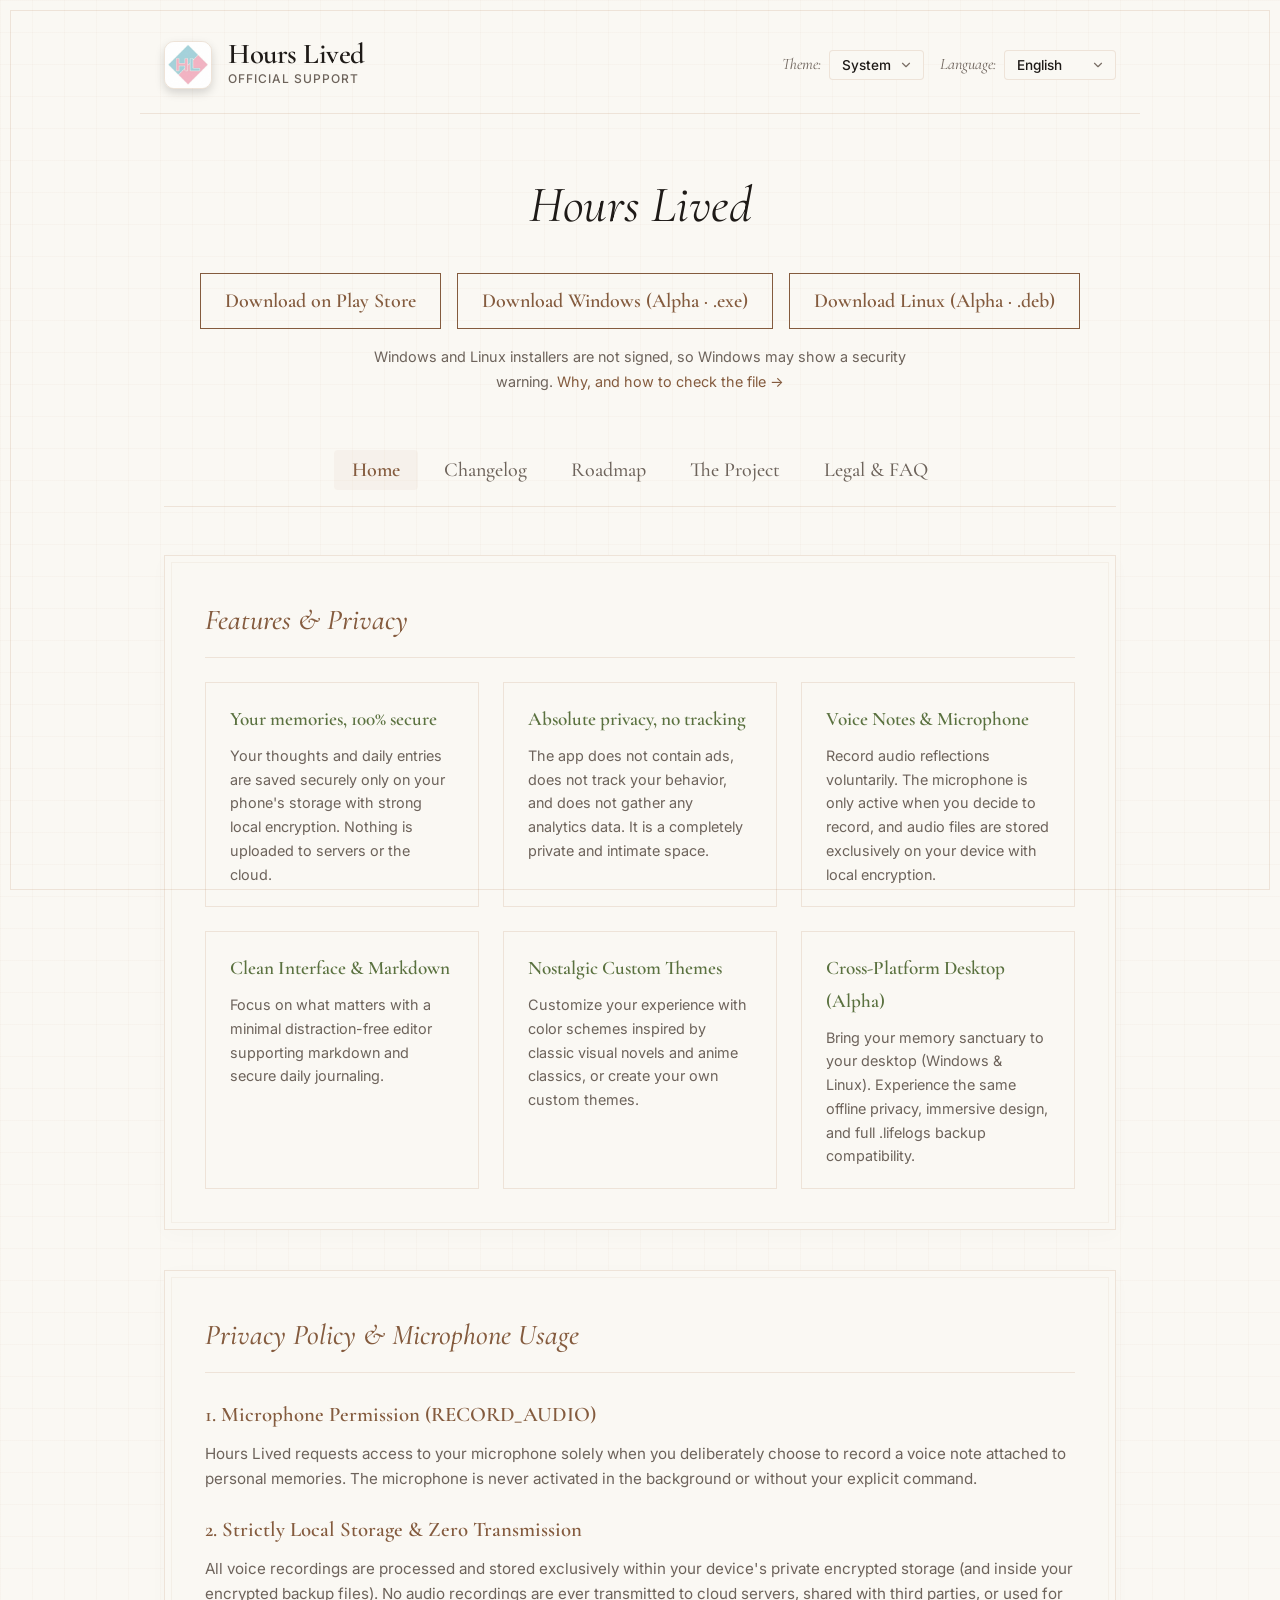
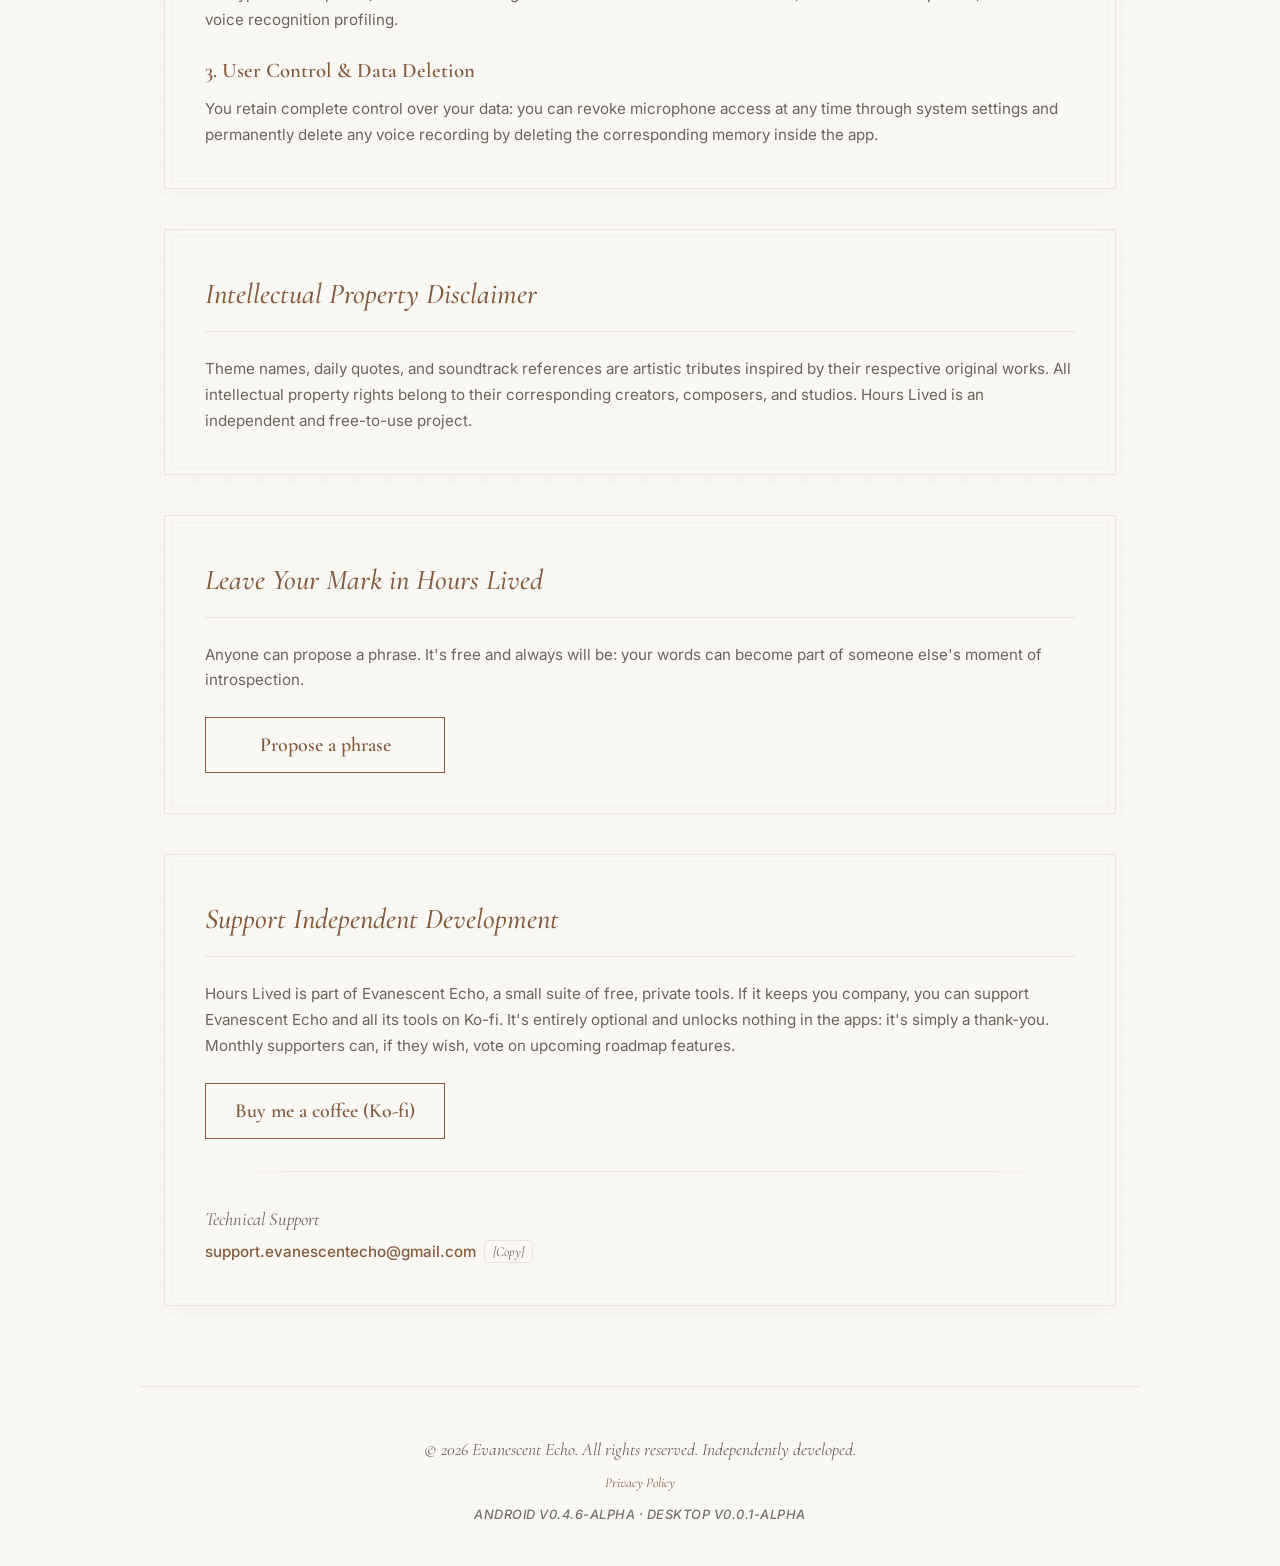
==== commit 50c9787d: "feat(web): Linux download enabled (.deb tested on a real Ubuntu desktop), Linux moves to completed, " ====
--- a/index.html
+++ b/index.html
@@ -66,7 +66,7 @@
             <div class="hero-download-buttons" style="margin-top: 1.5rem; display: flex; justify-content: center; gap: 1rem; flex-wrap: wrap;">
                 <a href="https://play.google.com/store/apps/details?id=dev.evanescentecho.hourslived" target="_blank" class="btn-action" id="downloadPlayStore" style="width: auto; min-width: 180px;">Download on Play Store</a>
                 <a href="https://github.com/Support-EvanescentEcho/hours-lived-web/releases/latest/download/HoursLived-Setup.exe" class="btn-action" id="downloadWindows" style="width: auto; min-width: 180px;">Download Windows (Alpha · .exe)</a>
-                <span class="btn-action disabled" aria-disabled="true" id="downloadLinux" style="width: auto; min-width: 180px;">Linux (in development)</span>
+                <a href="https://github.com/Support-EvanescentEcho/hours-lived-web/releases/latest/download/HoursLived.deb" class="btn-action" id="downloadLinux" style="width: auto; min-width: 180px;">Download Linux (Alpha · .deb)</a>
             </div>
             <p class="download-note"><span id="downloadUnsignedNote">Windows and Linux installers are not signed, so Windows may show a security warning.</span> <a id="downloadUnsignedLink" href="https://support-evanescentecho.github.io/install.html">Why, and how to check the file →</a></p>
         </div>
@@ -235,9 +235,6 @@
                         </div>
                         <div class="roadmap-list">
                             <div class="roadmap-item">
-                                <p id="roadmapItemLinux">Desktop version for Linux (.deb)</p>
-                            </div>
-                            <div class="roadmap-item">
                                 <p id="roadmapItemPlayTesting">Google Play: from closed testing to public release</p>
                             </div>
                         </div>
@@ -251,6 +248,9 @@
                         <div class="roadmap-list">
                             <div class="roadmap-item completed">
                                 <p id="roadmapItemDesktopWindows">Desktop version for Windows (alpha)</p>
+                            </div>
+                            <div class="roadmap-item completed">
+                                <p id="roadmapItemLinux">Desktop version for Linux (.deb)</p>
                             </div>
                             <div class="roadmap-item completed">
                                 <p id="roadmapItemLocalSync">Phone ⇄ computer sync over local Wi‑Fi, without the cloud</p>
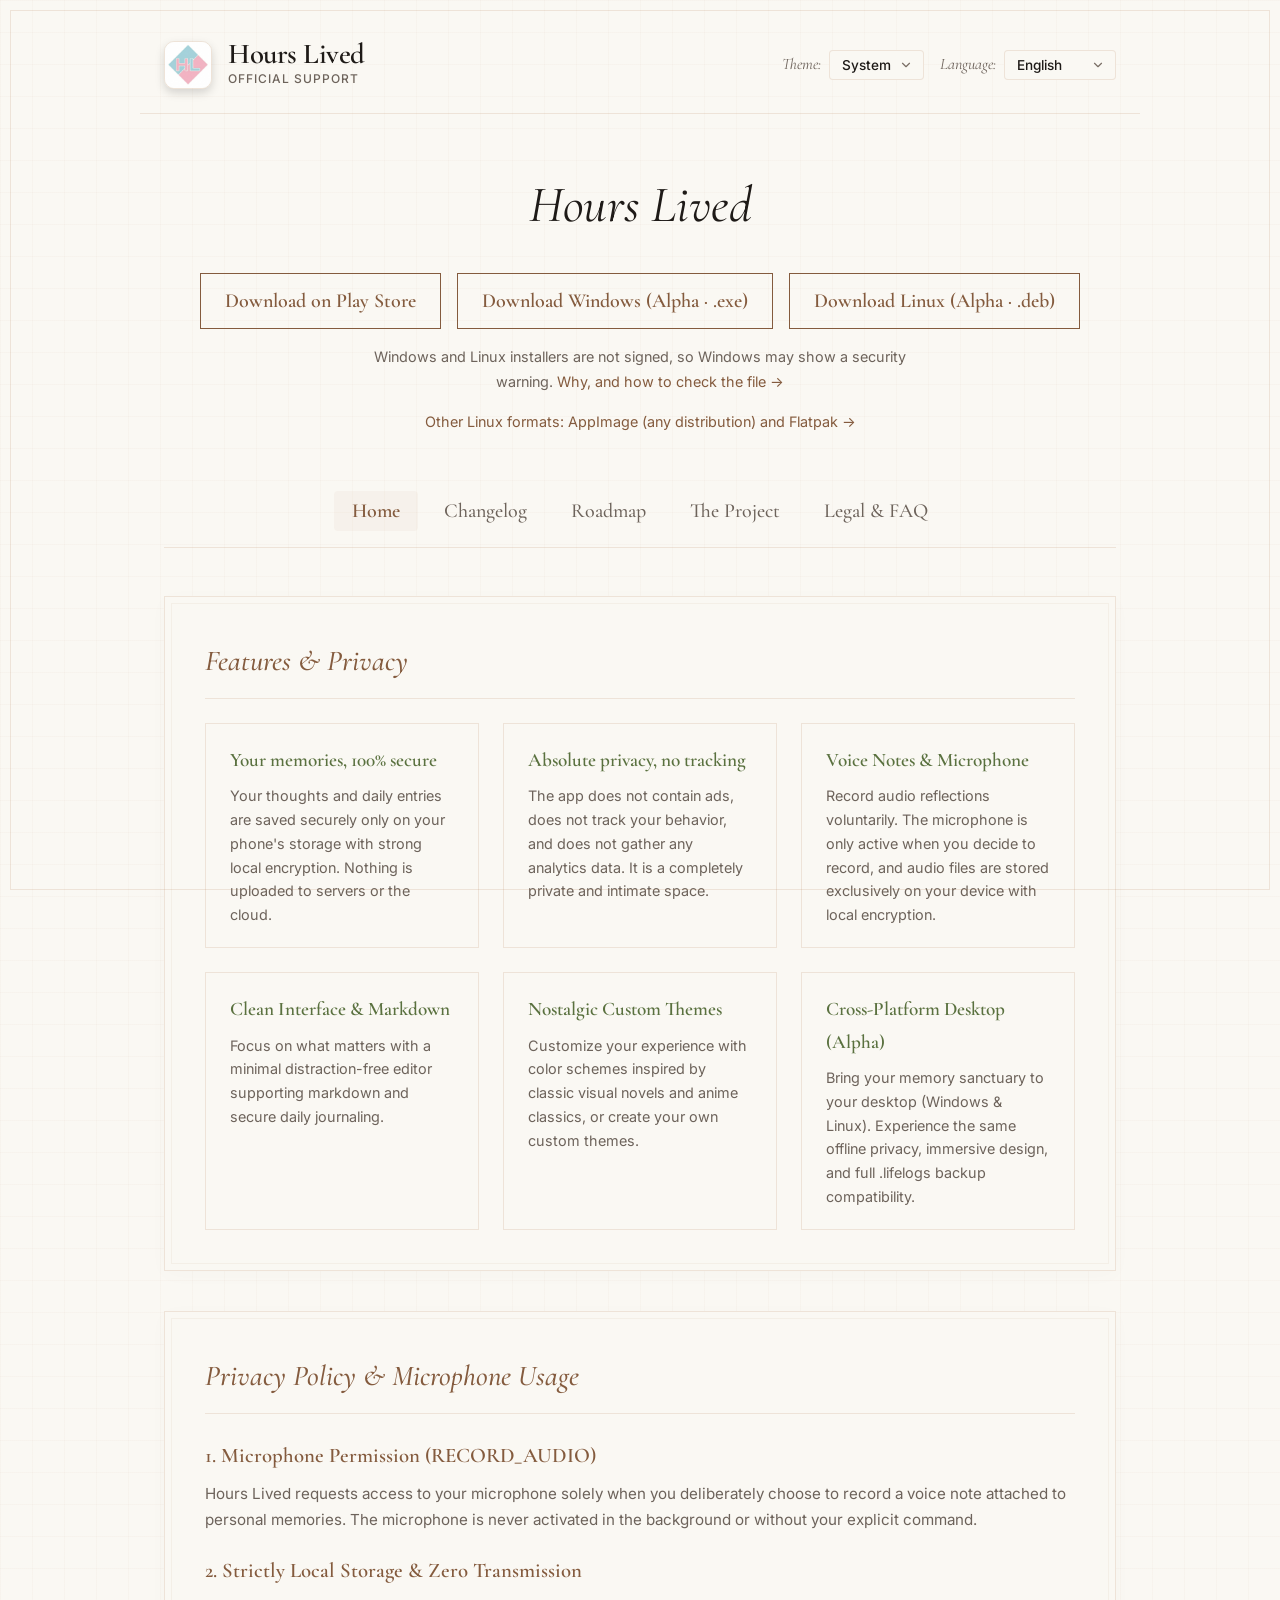
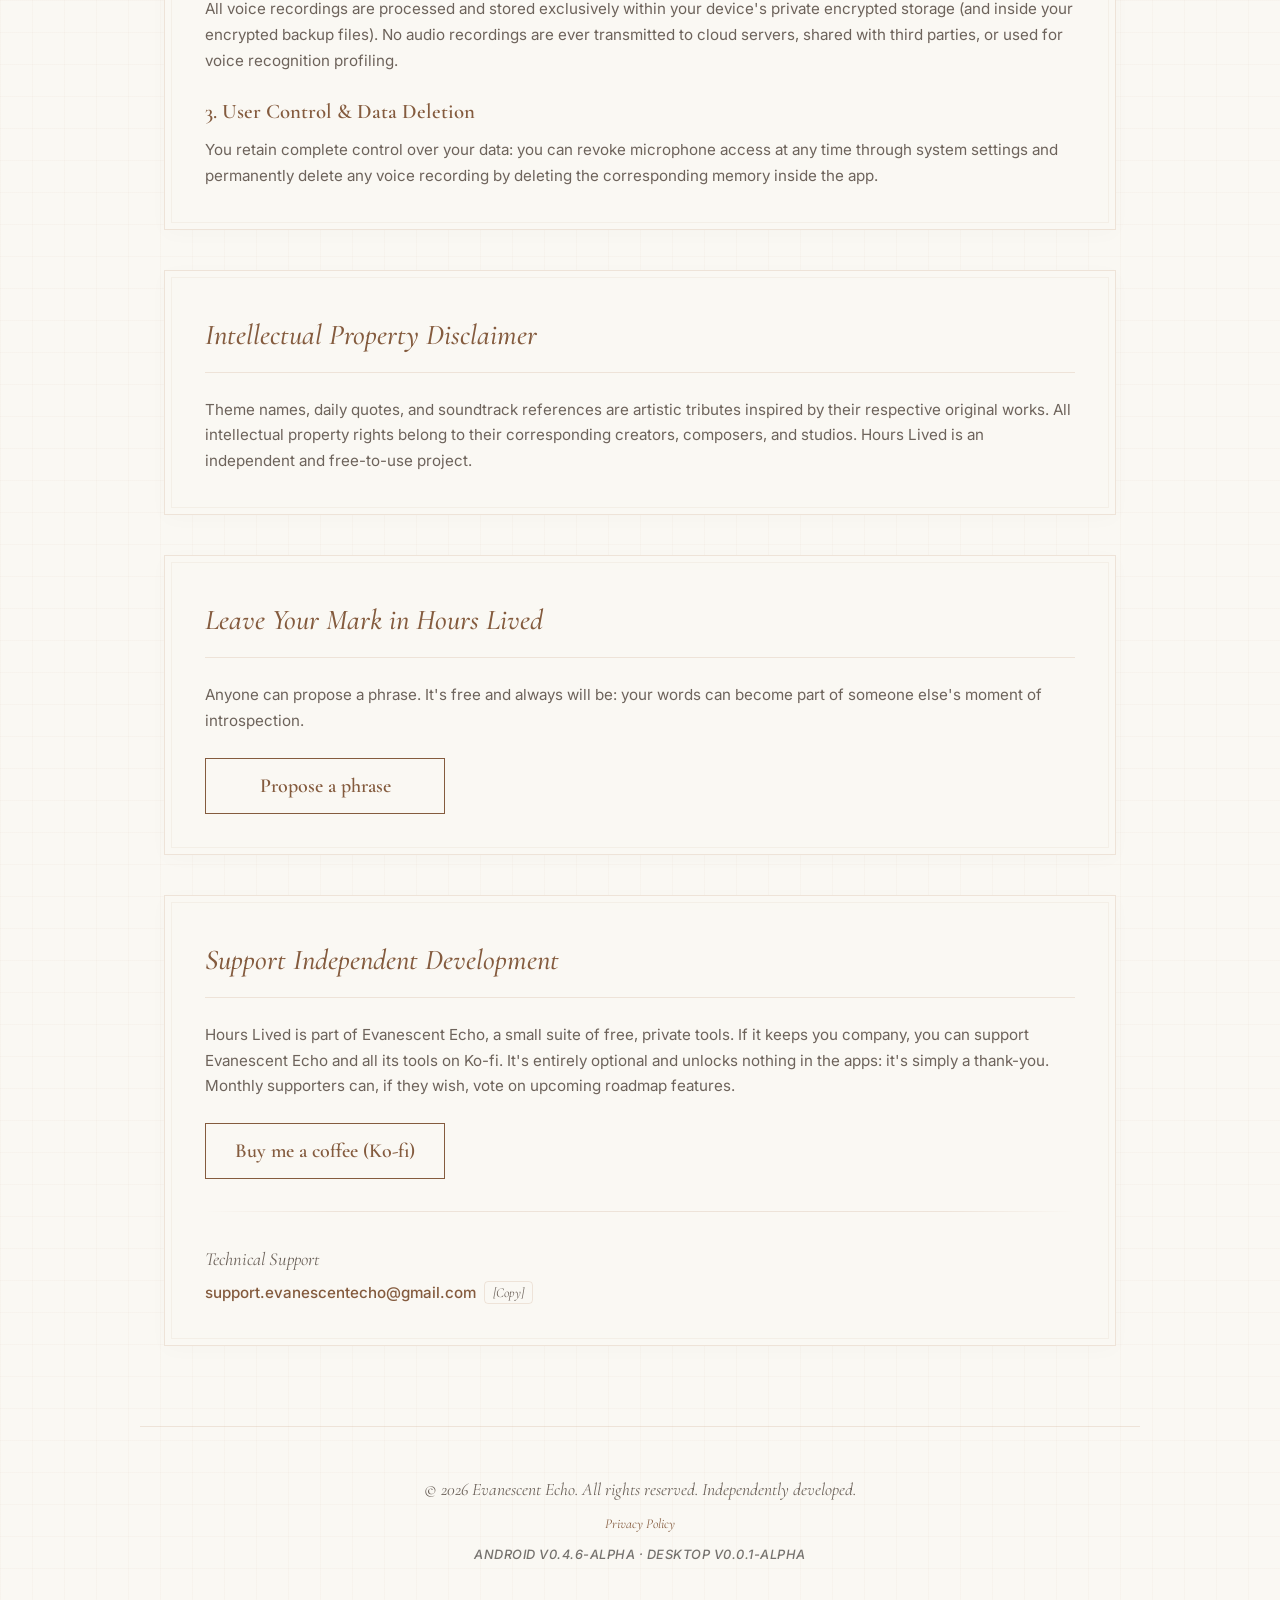
==== commit 90ee6476: "feat(web): Linux also as AppImage and Flatpak; the .deb now installs on Debian too" ====
--- a/index.html
+++ b/index.html
@@ -69,6 +69,7 @@
                 <a href="https://github.com/Support-EvanescentEcho/hours-lived-web/releases/latest/download/HoursLived.deb" class="btn-action" id="downloadLinux" style="width: auto; min-width: 180px;">Download Linux (Alpha · .deb)</a>
             </div>
             <p class="download-note"><span id="downloadUnsignedNote">Windows and Linux installers are not signed, so Windows may show a security warning.</span> <a id="downloadUnsignedLink" href="https://support-evanescentecho.github.io/install.html">Why, and how to check the file →</a></p>
+            <p class="download-note"><a id="downloadLinuxOther" href="https://github.com/Support-EvanescentEcho/hours-lived-web/releases/latest">Other Linux formats: AppImage (any distribution) and Flatpak →</a></p>
         </div>
 
         <div class="tabs">
